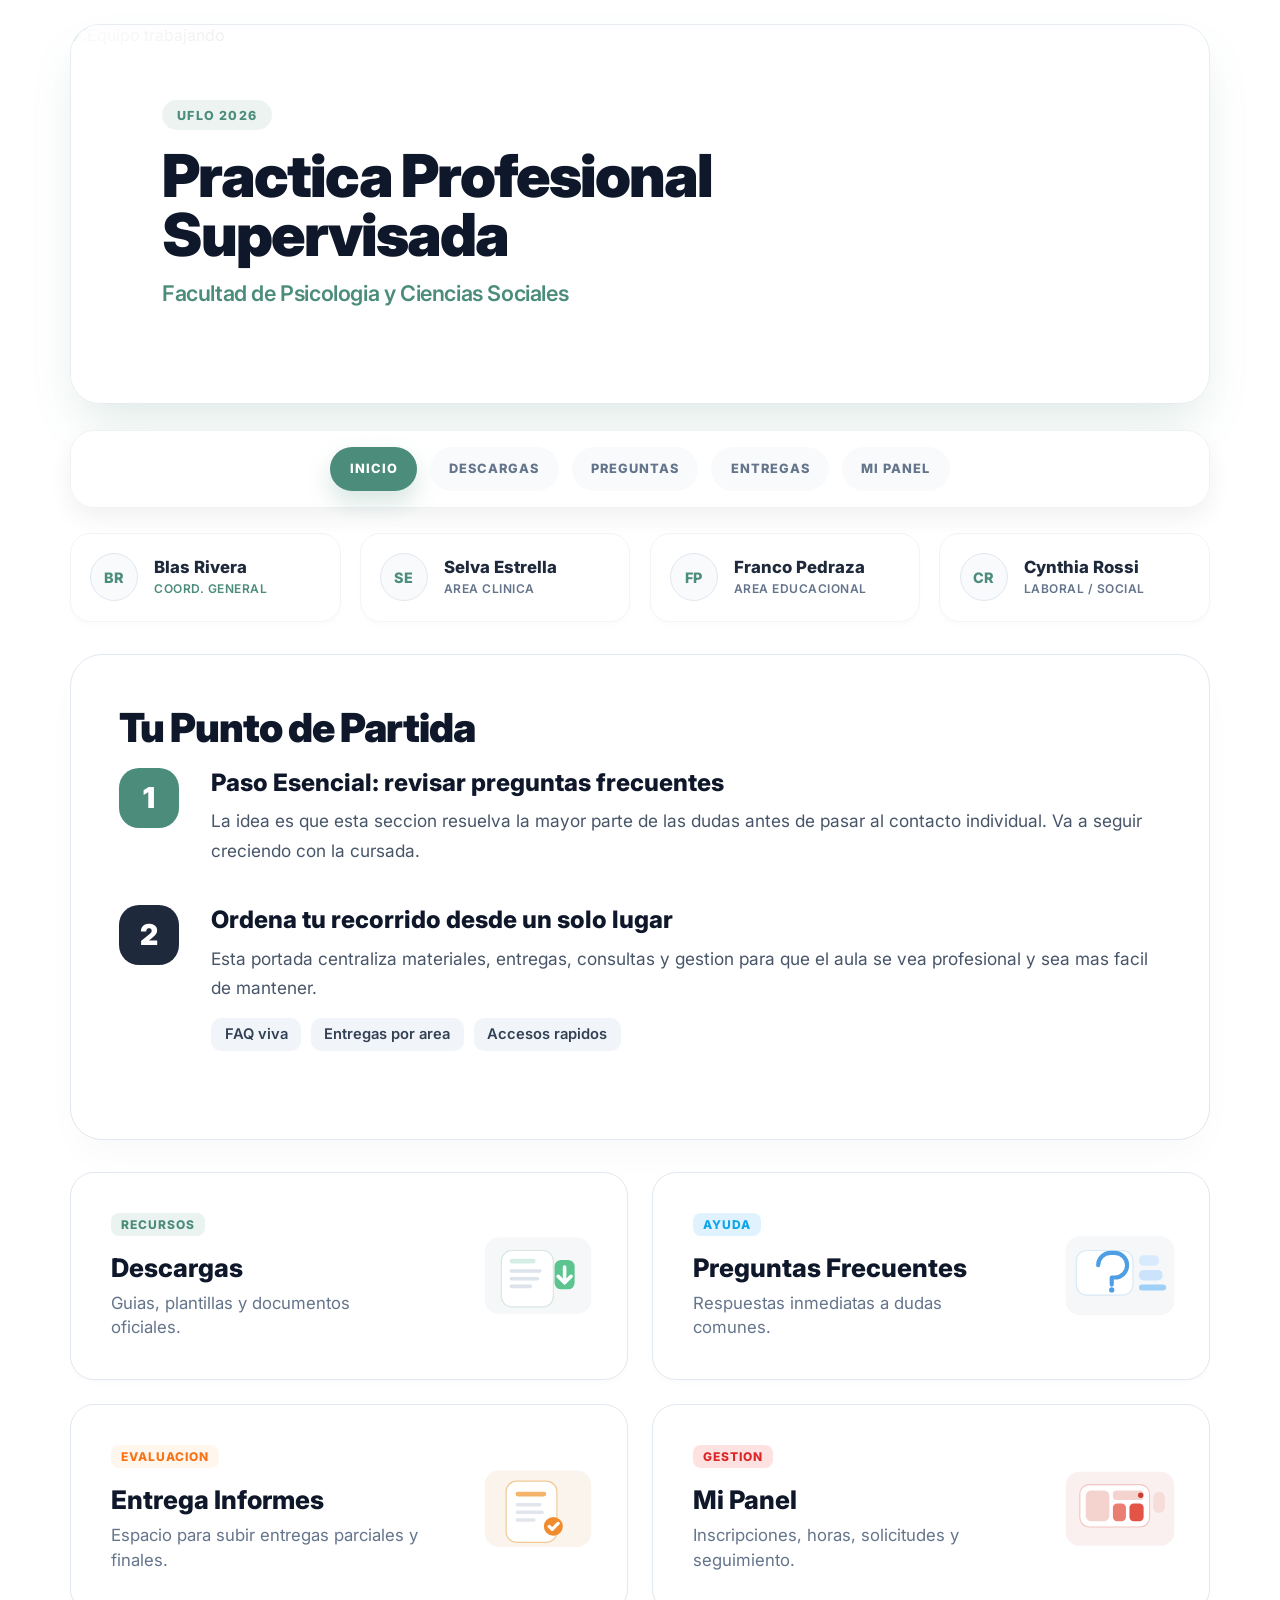
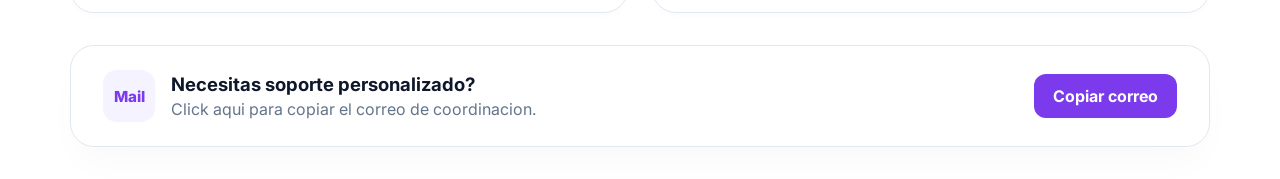
==== index.html @ efed0b96 "feat: restaura FAQ completa en la pestaña preguntas" ====
<!DOCTYPE html>
<html lang="es">
<head>
    <meta charset="UTF-8">
    <meta name="viewport" content="width=device-width, initial-scale=1.0">
    <meta name="description" content="Campus de PPS UFLO con inicio, descargas, preguntas frecuentes, entregas y panel de gestion.">
    <title>PPS | Campus Virtual</title>
    <link rel="preconnect" href="https://fonts.googleapis.com">
    <link rel="preconnect" href="https://fonts.gstatic.com" crossorigin>
    <link href="https://fonts.googleapis.com/css2?family=Inter:wght@400;500;600;700;800;900&display=swap" rel="stylesheet">
    <link rel="stylesheet" href="style.css?v=2">
</head>
<body>
    <div class="page-shell">
        <div class="master-container">
            <section class="main-hero">
                <img src="https://images.unsplash.com/photo-1552664730-d307ca884978?q=80&w=2070&auto=format&fit=crop" class="hero-img" alt="Equipo trabajando">
                <div class="hero-overlay"></div>
                <div class="hero-content">
                    <span class="hero-chip">UFLO 2026</span>
                    <h1 class="hero-title">Practica Profesional<br>Supervisada</h1>
                    <p class="hero-tag">Facultad de Psicologia y Ciencias Sociales</p>
                </div>
            </section>

            <nav class="tabs-nav" aria-label="Secciones principales">
                <button class="tab-btn active" data-tab="inicio" type="button">Inicio</button>
                <button class="tab-btn" data-tab="descargas" type="button">Descargas</button>
                <button class="tab-btn" data-tab="faq" type="button">Preguntas</button>
                <button class="tab-btn" data-tab="entregas" type="button">Entregas</button>
                <button class="tab-btn" data-tab="panel" type="button">Mi Panel</button>
            </nav>

            <section class="tab-panel active" id="tab-inicio">
                <div class="team-row">
                    <article class="member-pill">
                        <div class="m-avatar">BR</div>
                        <div><span class="m-name">Blas Rivera</span><span class="m-role accent">Coord. General</span></div>
                    </article>
                    <article class="member-pill">
                        <div class="m-avatar">SE</div>
                        <div><span class="m-name">Selva Estrella</span><span class="m-role">Area Clinica</span></div>
                    </article>
                    <article class="member-pill">
                        <div class="m-avatar">FP</div>
                        <div><span class="m-name">Franco Pedraza</span><span class="m-role">Area Educacional</span></div>
                    </article>
                    <article class="member-pill">
                        <div class="m-avatar">CR</div>
                        <div><span class="m-name">Cynthia Rossi</span><span class="m-role">Laboral / Social</span></div>
                    </article>
                </div>

                <section class="roadmap-card">
                    <h2>Tu Punto de Partida</h2>
                    <div class="step-block">
                        <div class="step-num teal">1</div>
                        <div class="step-info">
                            <h4>Paso Esencial: revisar preguntas frecuentes</h4>
                            <p>La idea es que esta seccion resuelva la mayor parte de las dudas antes de pasar al contacto individual. Va a seguir creciendo con la cursada.</p>
                        </div>
                    </div>
                    <div class="step-block">
                        <div class="step-num dark">2</div>
                        <div class="step-info">
                            <h4>Ordena tu recorrido desde un solo lugar</h4>
                            <p>Esta portada centraliza materiales, entregas, consultas y gestion para que el aula se vea profesional y sea mas facil de mantener.</p>
                            <div class="benefits-row">
                                <span class="benefit-tag">FAQ viva</span>
                                <span class="benefit-tag">Entregas por area</span>
                                <span class="benefit-tag">Accesos rapidos</span>
                            </div>
                        </div>
                    </div>
                </section>

                <section class="resources-grid">
                    <button class="r-card c-teal" type="button" data-go-tab="descargas">
                        <div class="r-text">
                            <span class="r-badge">Recursos</span>
                            <h3 class="r-title">Descargas</h3>
                            <p class="r-desc">Guias, plantillas y documentos oficiales.</p>
                        </div>
                        <img src="assets/card-descargas.svg" class="r-img" alt="">
                    </button>

                    <button class="r-card c-blue" type="button" data-go-tab="faq">
                        <div class="r-text">
                            <span class="r-badge">Ayuda</span>
                            <h3 class="r-title">Preguntas Frecuentes</h3>
                            <p class="r-desc">Respuestas inmediatas a dudas comunes.</p>
                        </div>
                        <img src="assets/card-faq.svg" class="r-img" alt="">
                    </button>

                    <button class="r-card c-orange" type="button" data-go-tab="entregas">
                        <div class="r-text">
                            <span class="r-badge">Evaluacion</span>
                            <h3 class="r-title">Entrega Informes</h3>
                            <p class="r-desc">Espacio para subir entregas parciales y finales.</p>
                        </div>
                        <img src="assets/card-informes.svg" class="r-img" alt="">
                    </button>

                    <button class="r-card c-red" type="button" data-go-tab="panel">
                        <div class="r-text">
                            <span class="r-badge">Gestion</span>
                            <h3 class="r-title">Mi Panel</h3>
                            <p class="r-desc">Inscripciones, horas, solicitudes y seguimiento.</p>
                        </div>
                        <img src="assets/card-panel.svg" class="r-img" alt="">
                    </button>
                </section>

                <section class="contact-footer" id="copy-mail-trigger">
                    <div class="contact-left">
                        <div class="c-icon-box">Mail</div>
                        <div>
                            <h4>Necesitas soporte personalizado?</h4>
                            <p>Click aqui para copiar el correo de coordinacion.</p>
                        </div>
                    </div>
                    <span class="c-btn">Copiar correo</span>
                </section>
            </section>

            <section class="tab-panel" id="tab-descargas">
                <header class="section-header">
                    <span class="section-chip">Recursos</span>
                    <h2>Material de descarga</h2>
                    <p>Documentos clave para el seguimiento de la practica y la elaboracion de informes.</p>
                </header>

                <div class="downloads-grid">
                    <a class="card-dl-sq t-excel" href="https://campus.uflo.edu.ar/draftfile.php/650961/user/draft/261574238/Planilla_Seguimiento%20%281%29.xlsx" target="_blank" rel="noopener noreferrer">
                        <div class="badge-new-sq"><div class="dot-pulse"></div>Nuevo</div>
                        <div class="dl-icon-sq-box">XLS</div>
                        <span class="badge-dl-sq">Excel</span>
                        <h3 class="dl-sq-title">Seguimiento Hs</h3>
                        <p class="dl-sq-desc">Planilla oficial para el registro detallado.</p>
                        <span class="dl-link">Descargar</span>
                    </a>

                    <a class="card-dl-sq t-word" href="https://campus.uflo.edu.ar/draftfile.php/650961/user/draft/261574238/PlanillaAsistencia_vacia.doc" target="_blank" rel="noopener noreferrer">
                        <div class="dl-icon-sq-box">DOC</div>
                        <span class="badge-dl-sq">Word</span>
                        <h3 class="dl-sq-title">Asistencia</h3>
                        <p class="dl-sq-desc">Registro presencial con firma en sede.</p>
                        <span class="dl-link">Descargar</span>
                    </a>

                    <a class="card-dl-sq t-pdf" href="https://campus.uflo.edu.ar/draftfile.php/650961/user/draft/261574238/Guia%20para%20la%20elaboraci%C3%B3n%20Informe%20de%20PPS%20%281%29.pdf" target="_blank" rel="noopener noreferrer">
                        <div class="dl-icon-sq-box">PDF</div>
                        <span class="badge-dl-sq">PDF</span>
                        <h3 class="dl-sq-title">Guia Informes</h3>
                        <p class="dl-sq-desc">Pautas de elaboracion academica del informe.</p>
                        <span class="dl-link">Descargar</span>
                    </a>

                    <a class="card-dl-sq t-doc" href="https://campus.uflo.edu.ar/draftfile.php/650961/user/draft/261574238/UFLO%20Reglamento%20de%20PPS%20%282%29.pdf" target="_blank" rel="noopener noreferrer">
                        <div class="dl-icon-sq-box">REG</div>
                        <span class="badge-dl-sq">Normativa</span>
                        <h3 class="dl-sq-title">Reglamento</h3>
                        <p class="dl-sq-desc">Marco oficial y resoluciones de referencia.</p>
                        <span class="dl-link">Descargar</span>
                    </a>
                </div>
            </section>

            <section class="tab-panel" id="tab-faq">
                <header class="section-header">
                    <span class="section-chip">Centro de Ayuda</span>
                    <h2>Preguntas y respuestas</h2>
                    <p>Ahora esta pestaña vuelve a incluir la guia completa y todas las preguntas frecuentes del campus original, dentro del diseño nuevo.</p>
                </header>

                <div class="faq-hero-card">
                    <img src="assets/faq-hero.svg" alt="Ilustracion de preguntas frecuentes">
                </div>

                <div class="faq-rich-shell">
                    <div class="guide-card">
                        <div class="guide-icon">FAQ</div>
                        <div>
                            <h3>Centro completo de ayuda</h3>
                            <p>Debajo se carga la guía íntegra del campus original, con todas las categorías y preguntas frecuentes ya existentes.</p>
                        </div>
                    </div>

                    <div id="faq-rich-content" class="faq-rich-content">
                        <div class="faq-loading">Cargando guia completa...</div>
                    </div>
                </div>
            </section>

            <section class="tab-panel" id="tab-entregas">
                <header class="section-header">
                    <span class="section-chip">Informes</span>
                    <h2>Espacios de entrega</h2>
                    <p>Una presentacion mas clara de las entregas, manteniendo el mismo estilo sobrio del campus original.</p>
                </header>

                <section class="delivery-guide">
                    <article class="delivery-step">
                        <div class="delivery-num">1</div>
                        <div>
                            <h3>Carga tu documentacion</h3>
                            <p>Subi la planilla de asistencia firmada y el informe final en el espacio de la PPS que corresponda.</p>
                        </div>
                    </article>
                    <article class="delivery-step">
                        <div class="delivery-num">2</div>
                        <div>
                            <h3>Aguarda la correccion</h3>
                            <p>La devolucion se ordena desde campus y correo institucional para evitar dispersion de informacion.</p>
                        </div>
                    </article>
                    <article class="delivery-step">
                        <div class="delivery-num">3</div>
                        <div>
                            <h3>Conserva tu respaldo</h3>
                            <p>Manten siempre una copia del informe, la planilla y tu seguimiento personal.</p>
                        </div>
                    </article>
                </section>

                <div class="areas-grid">
                    <a class="area-card teal-line" href="https://campus.uflo.edu.ar/course/view.php?id=3615&section=4#tabs-tree-start" target="_blank" rel="noopener noreferrer">
                        <h3>Area Clinica</h3>
                        <p>Salud mental, psicoterapia y dispositivos de atencion.</p>
                        <span>Ingresar</span>
                    </a>
                    <a class="area-card red-line" href="https://campus.uflo.edu.ar/course/view.php?id=3615&section=5#tabs-tree-start" target="_blank" rel="noopener noreferrer">
                        <h3>Laboral y Comunitaria</h3>
                        <p>Organizaciones, empresas e intervenciones sociales.</p>
                        <span>Ingresar</span>
                    </a>
                    <a class="area-card blue-line" href="https://campus.uflo.edu.ar/course/view.php?id=3615&section=6#tabs-tree-start" target="_blank" rel="noopener noreferrer">
                        <h3>Area Educacional</h3>
                        <p>Instituciones educativas y orientacion vocacional.</p>
                        <span>Ingresar</span>
                    </a>
                </div>
            </section>

            <section class="tab-panel" id="tab-panel">
                <header class="section-header">
                    <span class="section-chip">Gestion</span>
                    <h2>Mi Panel y contacto</h2>
                    <p>Accesos de gestion y soporte dentro del mismo lenguaje visual del campus.</p>
                </header>

                <div class="panel-grid">
                    <a class="panel-card" href="https://pps-psico.github.io" target="_blank" rel="noopener noreferrer">
                        <span class="panel-badge">Gestion</span>
                        <h3>Mi Panel PPS</h3>
                        <p>Inscripciones, horas, seguimiento y solicitudes.</p>
                        <span class="panel-link">Abrir panel</span>
                    </a>
                    <button class="panel-card panel-button" type="button" id="copy-mail-panel">
                        <span class="panel-badge">Soporte</span>
                        <h3>Correo de coordinacion</h3>
                        <p>Copiar direccion institucional para consultas personalizadas.</p>
                        <span class="panel-link">Copiar correo</span>
                    </button>
                </div>
            </section>
        </div>
    </div>

    <div id="toast" class="toast">Correo copiado al portapapeles</div>

    <script>
        const tabButtons = document.querySelectorAll(".tab-btn");
        const tabPanels = document.querySelectorAll(".tab-panel");
        const quickButtons = document.querySelectorAll("[data-go-tab]");

        function activateTab(tabName) {
            tabButtons.forEach((button) => {
                button.classList.toggle("active", button.dataset.tab === tabName);
            });

            tabPanels.forEach((panel) => {
                panel.classList.toggle("active", panel.id === `tab-${tabName}`);
            });

            window.scrollTo({ top: 0, behavior: "smooth" });
        }

        tabButtons.forEach((button) => {
            button.addEventListener("click", () => activateTab(button.dataset.tab));
        });

        quickButtons.forEach((button) => {
            button.addEventListener("click", () => activateTab(button.dataset.goTab));
        });

        function toggleFaqSmooth(id) {
            const content = document.getElementById("content-" + id);
            const iconDiv = document.getElementById("icon-" + id);
            if (!content || !iconDiv) return;

            const iconSvg = iconDiv.querySelector("svg");
            const isClosed = !content.style.maxHeight || content.style.maxHeight === "0px";

            if (isClosed) {
                document.querySelectorAll("[id^='content-faq-']").forEach((el) => {
                    el.style.maxHeight = "0px";
                    const otherIcon = document.getElementById(el.id.replace("content-", "icon-"));
                    if (otherIcon) {
                        otherIcon.style.backgroundColor = "#f1f5f9";
                        otherIcon.style.transform = "rotate(0deg)";
                        const otherSvg = otherIcon.querySelector("svg");
                        if (otherSvg) otherSvg.style.stroke = "#64748b";
                    }
                });

                content.style.maxHeight = content.scrollHeight + 50 + "px";
                iconDiv.style.backgroundColor = "#4B8C7A";
                iconDiv.style.transform = "rotate(180deg)";
                if (iconSvg) iconSvg.style.stroke = "#ffffff";
            } else {
                content.style.maxHeight = "0px";
                iconDiv.style.backgroundColor = "#f1f5f9";
                iconDiv.style.transform = "rotate(0deg)";
                if (iconSvg) iconSvg.style.stroke = "#64748b";
            }
        }

        async function loadFaqContent() {
            const container = document.getElementById("faq-rich-content");
            try {
                const response = await fetch("faq-content.html", { cache: "no-store" });
                const html = await response.text();
                container.innerHTML = html;
            } catch (error) {
                container.innerHTML = "<div class='faq-loading'>No se pudo cargar la guia completa.</div>";
            }
        }

        function setupCopyMail(triggerId) {
            const trigger = document.getElementById(triggerId);
            const toast = document.getElementById("toast");

            trigger.addEventListener("click", async () => {
                try {
                    await navigator.clipboard.writeText("blas.rivera@uflouniversidad.edu.ar");
                    toast.classList.add("show");
                    setTimeout(() => toast.classList.remove("show"), 2200);
                } catch (error) {
                    toast.textContent = "No se pudo copiar el correo";
                    toast.classList.add("show");
                    setTimeout(() => {
                        toast.classList.remove("show");
                        toast.textContent = "Correo copiado al portapapeles";
                    }, 2200);
                }
            });
        }

        loadFaqContent();
        setupCopyMail("copy-mail-trigger");
        setupCopyMail("copy-mail-panel");
    </script>
</body>
</html>
---- style.css ----
html {
    scroll-behavior: smooth;
}

body {
    margin: 0;
    font-family: "Inter", -apple-system, BlinkMacSystemFont, "Segoe UI", sans-serif;
    background: #ffffff;
    color: #1e293b;
    overflow-x: hidden;
}

* {
    box-sizing: border-box;
}

button,
a {
    font: inherit;
}

.page-shell {
    width: 100%;
    padding: 1.5rem 0.5rem 2rem;
    background: #ffffff;
}

.master-container {
    max-width: 1140px;
    margin: 0 auto;
}

.main-hero {
    position: relative;
    height: 380px;
    border-radius: 30px;
    overflow: hidden;
    margin-bottom: 1.6rem;
    box-shadow: 0 25px 50px -12px rgba(75, 140, 122, 0.2);
    border: 1px solid rgba(226, 232, 240, 0.8);
}

.hero-img {
    width: 100%;
    height: 100%;
    object-fit: cover;
    object-position: center 25%;
    transition: transform 10s ease;
}

.main-hero:hover .hero-img {
    transform: scale(1.05);
}

.hero-overlay {
    position: absolute;
    inset: 0;
    background: linear-gradient(90deg,
        rgba(255, 255, 255, 0.98) 0%,
        rgba(255, 255, 255, 0.85) 35%,
        rgba(255, 255, 255, 0) 100%);
}

.hero-content {
    position: absolute;
    inset: 0;
    z-index: 2;
    display: flex;
    flex-direction: column;
    justify-content: center;
    padding: 0 8%;
}

.hero-chip {
    display: inline-flex;
    align-items: center;
    width: fit-content;
    padding: 0.45rem 0.95rem;
    border-radius: 999px;
    background: rgba(75, 140, 122, 0.1);
    color: #4b8c7a;
    font-size: 0.78rem;
    font-weight: 800;
    text-transform: uppercase;
    letter-spacing: 1.2px;
    margin-bottom: 1rem;
}

.hero-title {
    font-size: clamp(2.5rem, 5vw, 3.7rem);
    font-weight: 900;
    color: #0f172a;
    line-height: 1;
    letter-spacing: -2px;
    margin: 0;
}

.hero-tag {
    color: #4b8c7a;
    font-size: 1.35rem;
    font-weight: 600;
    margin-top: 1rem;
    letter-spacing: -0.4px;
}

.tabs-nav {
    position: sticky;
    top: 0;
    z-index: 10;
    display: flex;
    gap: 0.8rem;
    flex-wrap: wrap;
    justify-content: center;
    margin-bottom: 1.6rem;
    padding: 1rem;
    background: rgba(255, 255, 255, 0.94);
    border: 1px solid #eef2f7;
    border-radius: 24px;
    box-shadow: 0 10px 24px rgba(15, 23, 42, 0.06);
    backdrop-filter: blur(12px);
}

.tab-btn {
    min-height: 44px;
    padding: 0.7rem 1.15rem;
    border-radius: 999px;
    border: 1px solid transparent;
    background: #f8fafc;
    color: #64748b;
    font-size: 0.8rem;
    font-weight: 800;
    text-transform: uppercase;
    letter-spacing: 1px;
    cursor: pointer;
    transition: 0.25s ease;
}

.tab-btn:hover,
.tab-btn.active {
    background: #4b8c7a;
    color: #ffffff;
    box-shadow: 0 12px 24px rgba(75, 140, 122, 0.22);
}

.tab-panel {
    display: none;
    animation: fadeUp 0.35s ease;
}

.tab-panel.active {
    display: block;
}

@keyframes fadeUp {
    from {
        opacity: 0;
        transform: translateY(12px);
    }
    to {
        opacity: 1;
        transform: translateY(0);
    }
}

.team-row {
    display: grid;
    grid-template-columns: repeat(auto-fit, minmax(220px, 1fr));
    gap: 1.2rem;
    margin-bottom: 2rem;
}

.member-pill {
    background: #ffffff;
    border: 1px solid #f1f5f9;
    border-radius: 20px;
    padding: 1.2rem;
    display: flex;
    align-items: center;
    gap: 1rem;
    box-shadow: 0 4px 6px -1px rgba(0, 0, 0, 0.02);
    transition: 0.3s ease;
}

.member-pill:hover {
    transform: translateY(-5px);
    border-color: #4b8c7a;
    box-shadow: 0 20px 25px -5px rgba(75, 140, 122, 0.1);
}

.m-avatar {
    width: 48px;
    height: 48px;
    border-radius: 50%;
    background: #f8fafc;
    color: #4b8c7a;
    display: flex;
    align-items: center;
    justify-content: center;
    font-weight: 800;
    font-size: 0.9rem;
    flex-shrink: 0;
    border: 1px solid #e2e8f0;
}

.m-name {
    display: block;
    font-weight: 800;
    color: #1e293b;
    font-size: 1.05rem;
}

.m-role {
    font-size: 0.75rem;
    color: #64748b;
    font-weight: 600;
    text-transform: uppercase;
    letter-spacing: 0.5px;
}

.m-role.accent {
    color: #4b8c7a;
}

.roadmap-card,
.guide-card,
.delivery-guide,
.panel-card,
.faq-group,
.section-header,
.contact-footer {
    background: #ffffff;
    border: 1px solid #e2e8f0;
    box-shadow: 0 20px 40px -10px rgba(0, 0, 0, 0.03);
}

.roadmap-card {
    border-radius: 32px;
    padding: 3rem;
    margin-bottom: 2rem;
}

.roadmap-card h2,
.section-header h2 {
    margin: 0 0 1rem 0;
    color: #0f172a;
    font-size: 2.5rem;
    font-weight: 900;
    letter-spacing: -1px;
}

.step-block {
    display: flex;
    gap: 2rem;
    margin-bottom: 2.5rem;
    align-items: flex-start;
}

.step-num {
    width: 60px;
    height: 60px;
    border-radius: 20px;
    display: flex;
    align-items: center;
    justify-content: center;
    font-weight: 900;
    font-size: 1.8rem;
    color: #fff;
    flex-shrink: 0;
}

.step-num.teal {
    background: #4b8c7a;
}

.step-num.dark {
    background: #1e293b;
}

.step-info h4 {
    font-size: 1.5rem;
    font-weight: 800;
    color: #0f172a;
    margin: 0 0 0.6rem 0;
}

.step-info p {
    font-size: 1.08rem;
    color: #475569;
    line-height: 1.7;
    margin: 0;
}

.benefits-row {
    display: flex;
    flex-wrap: wrap;
    gap: 0.6rem;
    margin-top: 1rem;
}

.benefit-tag {
    display: inline-flex;
    align-items: center;
    background: #f1f5f9;
    padding: 0.45rem 0.85rem;
    border-radius: 10px;
    font-size: 0.92rem;
    font-weight: 600;
    color: #334155;
}

.resources-grid {
    display: grid;
    grid-template-columns: repeat(2, 1fr);
    gap: 1.5rem;
    margin-bottom: 2rem;
}

.r-card {
    position: relative;
    width: 100%;
    text-align: left;
    background: #ffffff;
    border-radius: 24px;
    border: 1px solid #e2e8f0;
    padding: 2.5rem;
    overflow: hidden;
    transition: 0.35s ease;
    cursor: pointer;
    box-shadow: 0 4px 6px -1px rgba(0, 0, 0, 0.02);
}

.r-card:hover {
    transform: translateY(-10px);
    box-shadow: 0 25px 50px -12px rgba(0, 0, 0, 0.1);
}

.r-text {
    position: relative;
    z-index: 1;
    max-width: 65%;
}

.r-badge {
    display: inline-block;
    margin-bottom: 1rem;
    padding: 4px 10px;
    border-radius: 8px;
    font-size: 0.75rem;
    font-weight: 800;
    text-transform: uppercase;
    letter-spacing: 1px;
}

.r-title {
    font-size: 1.6rem;
    font-weight: 800;
    margin: 0 0 8px 0;
    color: #0f172a;
}

.r-desc {
    margin: 0;
    color: #64748b;
    font-size: 1.05rem;
    line-height: 1.45;
}

.r-img {
    position: absolute;
    top: 50%;
    right: 1.5rem;
    transform: translateY(-50%);
    width: 130px;
    mix-blend-mode: multiply;
    transition: 0.5s ease;
}

.r-card:hover .r-img {
    transform: translateY(-50%) scale(1.14) rotate(4deg);
}

.c-teal:hover { border-color: #4b8c7a; }
.c-blue:hover { border-color: #0ea5e9; }
.c-orange:hover { border-color: #f97316; }
.c-red:hover { border-color: #dc2626; }
.c-teal .r-badge { background: #ebf3f1; color: #4b8c7a; }
.c-blue .r-badge { background: #e0f2fe; color: #0ea5e9; }
.c-orange .r-badge { background: #fff7ed; color: #f97316; }
.c-red .r-badge { background: #fee2e2; color: #dc2626; }

.contact-footer {
    border-radius: 24px;
    padding: 1.5rem 2rem;
    display: flex;
    align-items: center;
    justify-content: space-between;
    gap: 1rem;
    cursor: pointer;
    transition: 0.25s ease;
}

.contact-footer:hover {
    transform: scale(1.01);
    border-color: #7c3aed;
}

.contact-left {
    display: flex;
    align-items: center;
    gap: 1rem;
}

.c-icon-box {
    width: 52px;
    height: 52px;
    background: #f5f3ff;
    color: #7c3aed;
    border-radius: 14px;
    display: flex;
    align-items: center;
    justify-content: center;
    font-size: 0.95rem;
    font-weight: 800;
    flex-shrink: 0;
}

.contact-footer h4 {
    margin: 0 0 0.2rem 0;
    font-size: 1.16rem;
    color: #0f172a;
}

.contact-footer p {
    margin: 0;
    color: #64748b;
}

.c-btn {
    display: inline-flex;
    align-items: center;
    justify-content: center;
    min-height: 44px;
    padding: 0.75rem 1.2rem;
    border-radius: 12px;
    background: #7c3aed;
    color: #fff;
    font-weight: 700;
}

.section-header {
    text-align: center;
    border-radius: 28px;
    padding: 2.5rem 2rem;
    margin-bottom: 1.6rem;
}

.section-chip {
    display: inline-flex;
    align-items: center;
    padding: 0.48rem 1rem;
    border-radius: 999px;
    background: #ebf3f1;
    color: #4b8c7a;
    font-size: 0.8rem;
    font-weight: 800;
    text-transform: uppercase;
    letter-spacing: 1.3px;
    margin-bottom: 1rem;
}

.section-header p {
    max-width: 680px;
    margin: 0 auto;
    color: #64748b;
    font-size: 1.08rem;
    line-height: 1.65;
}

.downloads-grid,
.areas-grid,
.panel-grid {
    display: grid;
    gap: 1.4rem;
}

.downloads-grid {
    grid-template-columns: repeat(2, 1fr);
}

.card-dl-sq {
    position: relative;
    display: flex;
    flex-direction: column;
    gap: 0.75rem;
    min-height: 220px;
    padding: 2rem 1.8rem;
    background: #ffffff;
    border-radius: 24px;
    border: 1px solid #f1f5f9;
    box-shadow: 0 4px 20px -5px rgba(15, 23, 42, 0.03);
    text-decoration: none;
    transition: 0.3s ease;
}

.card-dl-sq:hover {
    transform: translateY(-8px);
    box-shadow: 0 20px 40px -10px rgba(15, 23, 42, 0.08);
}

.badge-new-sq {
    position: absolute;
    top: 18px;
    right: 18px;
    background: #ecfdf5;
    color: #059669;
    font-size: 0.65rem;
    font-weight: 800;
    padding: 4px 10px;
    border-radius: 99px;
    display: flex;
    align-items: center;
    gap: 5px;
    border: 1px solid #d1fae5;
}

.dot-pulse {
    width: 6px;
    height: 6px;
    background: #10b981;
    border-radius: 50%;
    animation: pulse 2s infinite;
}

@keyframes pulse {
    0% { box-shadow: 0 0 0 0 rgba(16, 185, 129, 0.4); }
    70% { box-shadow: 0 0 0 4px rgba(16, 185, 129, 0); }
    100% { box-shadow: 0 0 0 0 rgba(16, 185, 129, 0); }
}

.dl-icon-sq-box {
    width: 54px;
    height: 54px;
    border-radius: 16px;
    display: flex;
    align-items: center;
    justify-content: center;
    margin-bottom: 0.3rem;
    font-size: 0.86rem;
    font-weight: 900;
}

.t-excel .dl-icon-sq-box { background: #ecfdf5; color: #10b981; }
.t-word .dl-icon-sq-box { background: #eff6ff; color: #3b82f6; }
.t-pdf .dl-icon-sq-box { background: #fff1f2; color: #f43f5e; }
.t-doc .dl-icon-sq-box { background: #f1f5f9; color: #475569; }

.badge-dl-sq {
    color: #94a3b8;
    font-size: 0.75rem;
    font-weight: 700;
    text-transform: uppercase;
    letter-spacing: 1px;
}

.dl-sq-title {
    margin: 0;
    font-size: 1.3rem;
    font-weight: 800;
    color: #0f172a;
    letter-spacing: -0.5px;
}

.dl-sq-desc {
    margin: 0;
    color: #64748b;
    font-size: 0.97rem;
    line-height: 1.55;
    flex-grow: 1;
}

.dl-link,
.area-card span,
.panel-link {
    margin-top: auto;
    font-weight: 700;
}

.guide-card {
    display: flex;
    gap: 1rem;
    align-items: center;
    border-radius: 24px;
    padding: 1.5rem 1.6rem;
    margin-bottom: 1.2rem;
}

.faq-rich-shell {
    display: grid;
    gap: 1rem;
}

.faq-rich-content {
    border-radius: 28px;
    overflow: hidden;
}

.faq-rich-content .container,
.faq-rich-content .container-fluid {
    width: 100%;
}

.faq-rich-content .my-5 {
    margin-top: 0;
    margin-bottom: 0;
}

.faq-rich-content .px-lg-5,
.faq-rich-content .px-lg-4 {
    padding-left: 0;
    padding-right: 0;
}

.faq-loading {
    background: #ffffff;
    border: 1px solid #e2e8f0;
    border-radius: 24px;
    padding: 1.6rem;
    color: #64748b;
    text-align: center;
    box-shadow: 0 20px 40px -10px rgba(0, 0, 0, 0.03);
}

.faq-hero-card {
    margin-bottom: 1.2rem;
    border-radius: 28px;
    overflow: hidden;
    border: 1px solid #e2e8f0;
    box-shadow: 0 20px 40px -10px rgba(0, 0, 0, 0.03);
}

.faq-hero-card img {
    display: block;
    width: 100%;
    height: auto;
    background: #f8fafc;
}

.guide-icon {
    width: 64px;
    height: 64px;
    border-radius: 18px;
    background: #ebf3f1;
    color: #4b8c7a;
    display: flex;
    align-items: center;
    justify-content: center;
    font-weight: 900;
    flex-shrink: 0;
}

.guide-card h3,
.faq-group h3,
.delivery-step h3,
.area-card h3,
.panel-card h3 {
    margin: 0 0 0.4rem 0;
    color: #0f172a;
    font-size: 1.35rem;
    font-weight: 800;
}

.guide-card p,
.faq-answer,
.delivery-step p,
.area-card p,
.panel-card p {
    color: #64748b;
    line-height: 1.65;
}

.faq-group {
    border-radius: 24px;
    padding: 1.5rem;
    margin-bottom: 1rem;
}

.faq-item {
    overflow: hidden;
    border: 1px solid #e2e8f0;
    border-radius: 16px;
    background: #ffffff;
    margin-top: 0.9rem;
}

.faq-question {
    width: 100%;
    text-align: left;
    padding: 1.15rem 1.3rem;
    background: #ffffff;
    border: 0;
    color: #334155;
    font-size: 1rem;
    font-weight: 700;
    cursor: pointer;
}

.faq-question[aria-expanded="true"] {
    color: #4b8c7a;
}

.faq-answer {
    padding: 0 1.3rem 1.2rem;
}

.delivery-guide {
    border-radius: 28px;
    padding: 1.6rem;
    margin-bottom: 1.4rem;
}

.delivery-step {
    display: flex;
    gap: 1rem;
    align-items: flex-start;
    padding: 1rem 0;
}

.delivery-step + .delivery-step {
    border-top: 1px solid #eef2f7;
}

.delivery-num {
    width: 48px;
    height: 48px;
    border-radius: 14px;
    display: flex;
    align-items: center;
    justify-content: center;
    background: #ebf3f1;
    color: #4b8c7a;
    font-weight: 900;
    font-size: 1.2rem;
    flex-shrink: 0;
}

.areas-grid {
    grid-template-columns: repeat(3, 1fr);
}

.area-card {
    display: block;
    text-decoration: none;
    background: #ffffff;
    border-radius: 24px;
    padding: 2rem 1.6rem;
    border: 1px solid #f1f5f9;
    box-shadow: 0 16px 36px -14px rgba(15, 23, 42, 0.08);
    transition: 0.3s ease;
}

.area-card:hover {
    transform: translateY(-8px);
}

.teal-line { border-top: 4px solid #4b8c7a; }
.red-line { border-top: 4px solid #f26b6b; }
.blue-line { border-top: 4px solid #0ea5e9; }

.panel-grid {
    grid-template-columns: repeat(2, 1fr);
}

.panel-card {
    border-radius: 24px;
    padding: 1.8rem;
    text-decoration: none;
    transition: 0.25s ease;
}

.panel-card:hover {
    transform: translateY(-6px);
}

.panel-button {
    width: 100%;
    text-align: left;
    cursor: pointer;
}

.panel-badge {
    display: inline-flex;
    padding: 0.35rem 0.8rem;
    border-radius: 999px;
    background: #f1f5f9;
    color: #475569;
    font-size: 0.76rem;
    font-weight: 800;
    text-transform: uppercase;
    letter-spacing: 1px;
    margin-bottom: 1rem;
}

.toast {
    position: fixed;
    right: 24px;
    bottom: 24px;
    padding: 0.85rem 1.1rem;
    background: #10b981;
    color: #ffffff;
    border-radius: 12px;
    font-weight: 700;
    box-shadow: 0 12px 24px rgba(0, 0, 0, 0.12);
    opacity: 0;
    transform: translateY(10px);
    pointer-events: none;
    transition: 0.2s ease;
}

.toast.show {
    opacity: 1;
    transform: translateY(0);
}

@media (max-width: 920px) {
    .resources-grid,
    .downloads-grid,
    .areas-grid,
    .panel-grid {
        grid-template-columns: 1fr;
    }

    .r-text {
        max-width: 100%;
        padding-right: 100px;
    }
}

@media (max-width: 760px) {
    .page-shell {
        padding: 1rem 0.4rem 1.5rem;
    }

    .main-hero {
        height: 330px;
        margin-bottom: 1rem;
    }

    .hero-content {
        padding: 0 1.25rem;
    }

    .hero-tag {
        font-size: 1.05rem;
    }

    .tabs-nav {
        justify-content: flex-start;
    }

    .roadmap-card,
    .section-header,
    .guide-card,
    .delivery-guide,
    .faq-group,
    .panel-card,
    .contact-footer {
        padding-left: 1.1rem;
        padding-right: 1.1rem;
    }

    .step-block,
    .delivery-step,
    .contact-footer,
    .contact-left,
    .guide-card {
        flex-direction: column;
        align-items: flex-start;
    }

    .r-card {
        padding: 1.5rem;
    }

    .r-text {
        padding-right: 0;
    }

    .r-img {
        opacity: 0.22;
        right: -10px;
        width: 120px;
    }
}
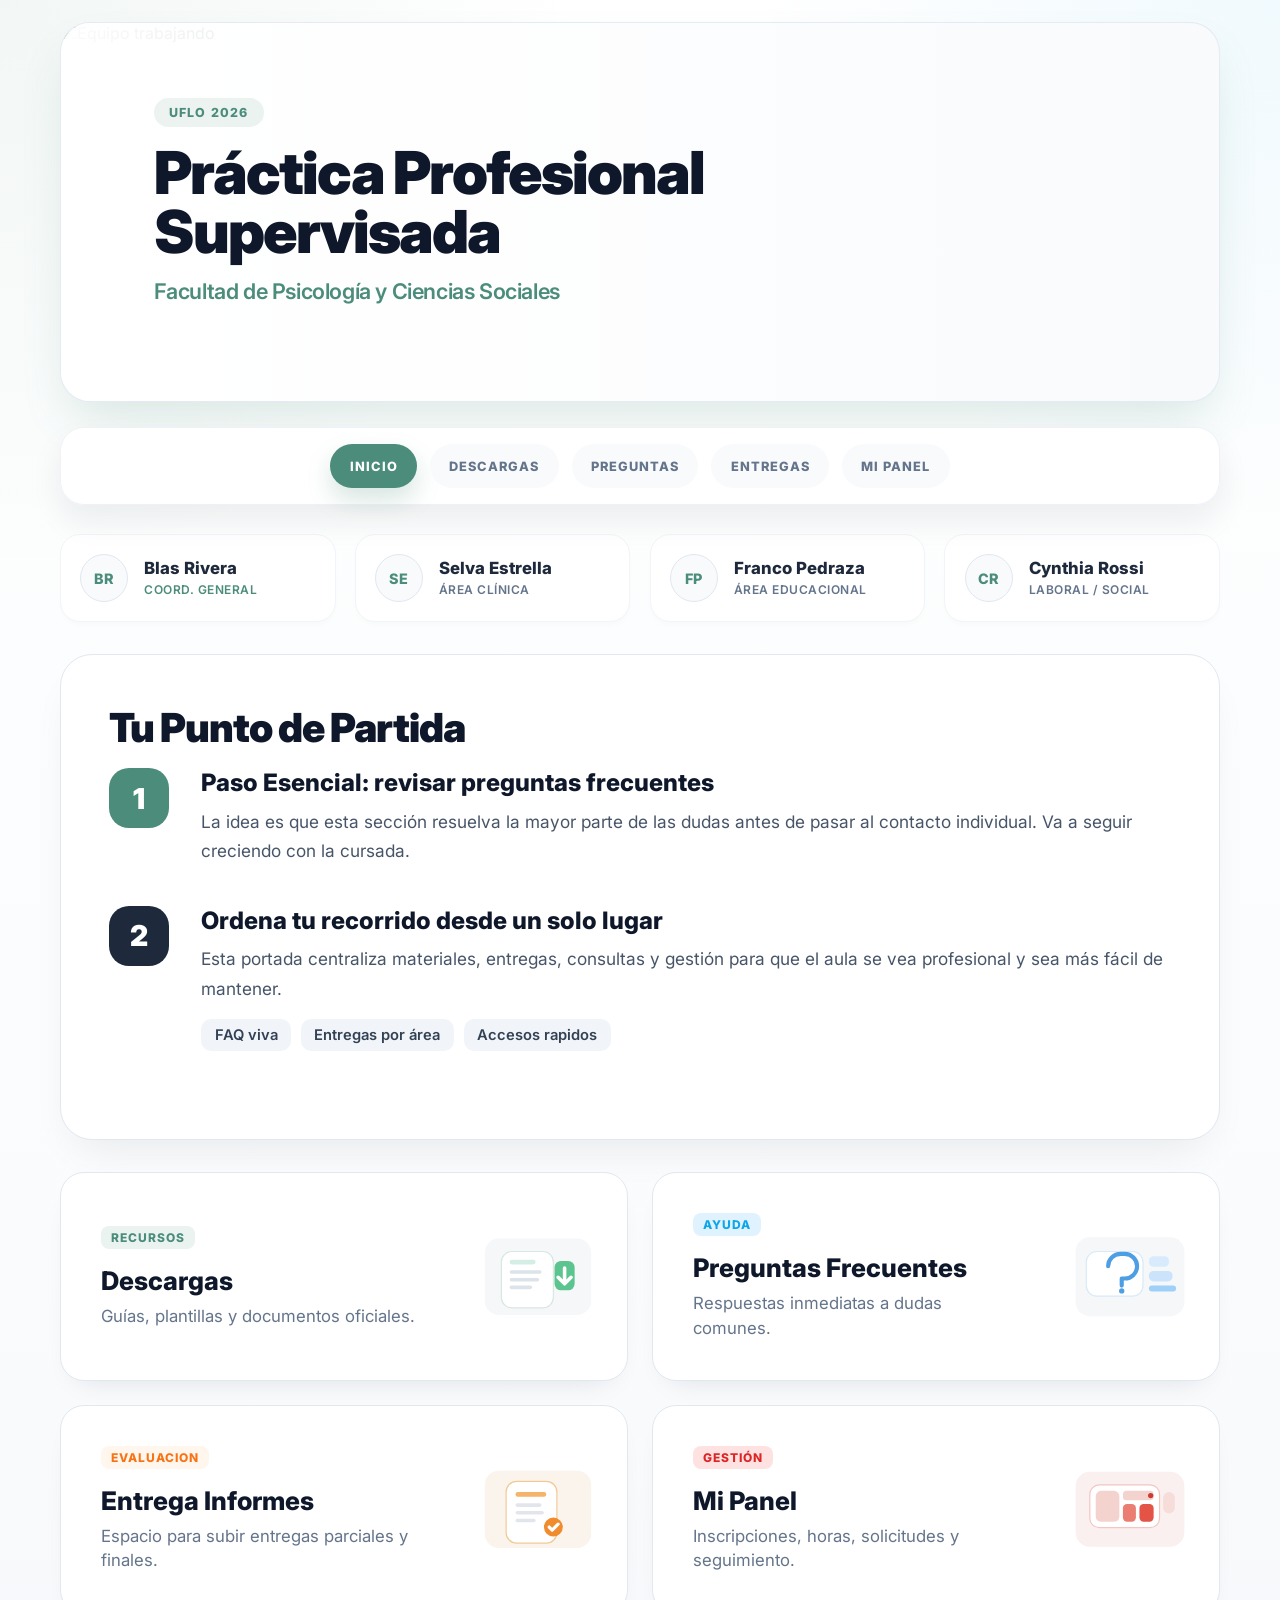
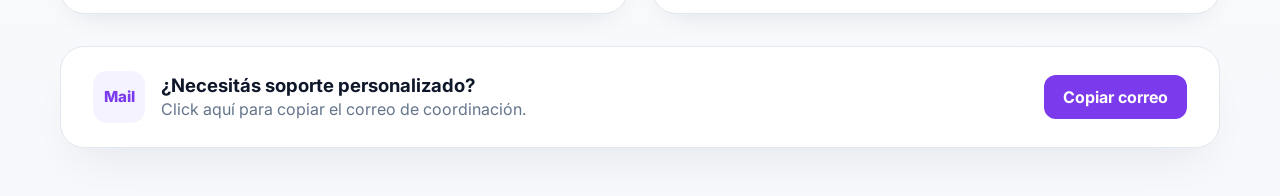
==== commit 0f193e64: "fix: corrige caracteres y pule la interfaz del campus" ====
--- a/index.html
+++ b/index.html
@@ -1,9 +1,9 @@
-<!DOCTYPE html>
+﻿<!DOCTYPE html>
 <html lang="es">
 <head>
     <meta charset="UTF-8">
     <meta name="viewport" content="width=device-width, initial-scale=1.0">
-    <meta name="description" content="Campus de PPS UFLO con inicio, descargas, preguntas frecuentes, entregas y panel de gestion.">
+    <meta name="description" content="Campus de PPS UFLO con inicio, descargas, preguntas frecuentes, entregas y panel de gestión.">
     <title>PPS | Campus Virtual</title>
     <link rel="preconnect" href="https://fonts.googleapis.com">
     <link rel="preconnect" href="https://fonts.gstatic.com" crossorigin>
@@ -18,8 +18,8 @@
                 <div class="hero-overlay"></div>
                 <div class="hero-content">
                     <span class="hero-chip">UFLO 2026</span>
-                    <h1 class="hero-title">Practica Profesional<br>Supervisada</h1>
-                    <p class="hero-tag">Facultad de Psicologia y Ciencias Sociales</p>
+                    <h1 class="hero-title">Práctica Profesional<br>Supervisada</h1>
+                    <p class="hero-tag">Facultad de Psicología y Ciencias Sociales</p>
                 </div>
             </section>
 
@@ -39,11 +39,11 @@
                     </article>
                     <article class="member-pill">
                         <div class="m-avatar">SE</div>
-                        <div><span class="m-name">Selva Estrella</span><span class="m-role">Area Clinica</span></div>
+                        <div><span class="m-name">Selva Estrella</span><span class="m-role">Área Clínica</span></div>
                     </article>
                     <article class="member-pill">
                         <div class="m-avatar">FP</div>
-                        <div><span class="m-name">Franco Pedraza</span><span class="m-role">Area Educacional</span></div>
+                        <div><span class="m-name">Franco Pedraza</span><span class="m-role">Área Educacional</span></div>
                     </article>
                     <article class="member-pill">
                         <div class="m-avatar">CR</div>
@@ -57,17 +57,17 @@
                         <div class="step-num teal">1</div>
                         <div class="step-info">
                             <h4>Paso Esencial: revisar preguntas frecuentes</h4>
-                            <p>La idea es que esta seccion resuelva la mayor parte de las dudas antes de pasar al contacto individual. Va a seguir creciendo con la cursada.</p>
+                            <p>La idea es que esta sección resuelva la mayor parte de las dudas antes de pasar al contacto individual. Va a seguir creciendo con la cursada.</p>
                         </div>
                     </div>
                     <div class="step-block">
                         <div class="step-num dark">2</div>
                         <div class="step-info">
                             <h4>Ordena tu recorrido desde un solo lugar</h4>
-                            <p>Esta portada centraliza materiales, entregas, consultas y gestion para que el aula se vea profesional y sea mas facil de mantener.</p>
+                            <p>Esta portada centraliza materiales, entregas, consultas y gestión para que el aula se vea profesional y sea más fácil de mantener.</p>
                             <div class="benefits-row">
                                 <span class="benefit-tag">FAQ viva</span>
-                                <span class="benefit-tag">Entregas por area</span>
+                                <span class="benefit-tag">Entregas por área</span>
                                 <span class="benefit-tag">Accesos rapidos</span>
                             </div>
                         </div>
@@ -79,7 +79,7 @@
                         <div class="r-text">
                             <span class="r-badge">Recursos</span>
                             <h3 class="r-title">Descargas</h3>
-                            <p class="r-desc">Guias, plantillas y documentos oficiales.</p>
+                            <p class="r-desc">Guías, plantillas y documentos oficiales.</p>
                         </div>
                         <img src="assets/card-descargas.svg" class="r-img" alt="">
                     </button>
@@ -104,7 +104,7 @@
 
                     <button class="r-card c-red" type="button" data-go-tab="panel">
                         <div class="r-text">
-                            <span class="r-badge">Gestion</span>
+                            <span class="r-badge">Gestión</span>
                             <h3 class="r-title">Mi Panel</h3>
                             <p class="r-desc">Inscripciones, horas, solicitudes y seguimiento.</p>
                         </div>
@@ -116,8 +116,8 @@
                     <div class="contact-left">
                         <div class="c-icon-box">Mail</div>
                         <div>
-                            <h4>Necesitas soporte personalizado?</h4>
-                            <p>Click aqui para copiar el correo de coordinacion.</p>
+                            <h4>¿Necesitás soporte personalizado?</h4>
+                            <p>Click aquí para copiar el correo de coordinación.</p>
                         </div>
                     </div>
                     <span class="c-btn">Copiar correo</span>
@@ -128,7 +128,7 @@
                 <header class="section-header">
                     <span class="section-chip">Recursos</span>
                     <h2>Material de descarga</h2>
-                    <p>Documentos clave para el seguimiento de la practica y la elaboracion de informes.</p>
+                    <p>Documentos clave para el seguimiento de la práctica y la elaboración de informes.</p>
                 </header>
 
                 <div class="downloads-grid">
@@ -152,8 +152,8 @@
                     <a class="card-dl-sq t-pdf" href="https://campus.uflo.edu.ar/draftfile.php/650961/user/draft/261574238/Guia%20para%20la%20elaboraci%C3%B3n%20Informe%20de%20PPS%20%281%29.pdf" target="_blank" rel="noopener noreferrer">
                         <div class="dl-icon-sq-box">PDF</div>
                         <span class="badge-dl-sq">PDF</span>
-                        <h3 class="dl-sq-title">Guia Informes</h3>
-                        <p class="dl-sq-desc">Pautas de elaboracion academica del informe.</p>
+                        <h3 class="dl-sq-title">Guía Informes</h3>
+                        <p class="dl-sq-desc">Pautas de elaboración académica del informe.</p>
                         <span class="dl-link">Descargar</span>
                     </a>
 
@@ -171,7 +171,7 @@
                 <header class="section-header">
                     <span class="section-chip">Centro de Ayuda</span>
                     <h2>Preguntas y respuestas</h2>
-                    <p>Ahora esta pestaña vuelve a incluir la guia completa y todas las preguntas frecuentes del campus original, dentro del diseño nuevo.</p>
+                    <p>Ahora esta pestaña vuelve a incluir la guía completa y todas las preguntas frecuentes del campus original, dentro del diseño nuevo.</p>
                 </header>
 
                 <div class="faq-hero-card">
@@ -188,7 +188,7 @@
                     </div>
 
                     <div id="faq-rich-content" class="faq-rich-content">
-                        <div class="faq-loading">Cargando guia completa...</div>
+                        <div class="faq-loading">Cargando guía completa...</div>
                     </div>
                 </div>
             </section>
@@ -197,7 +197,7 @@
                 <header class="section-header">
                     <span class="section-chip">Informes</span>
                     <h2>Espacios de entrega</h2>
-                    <p>Una presentacion mas clara de las entregas, manteniendo el mismo estilo sobrio del campus original.</p>
+                    <p>Una presentación más clara de las entregas, manteniendo el mismo estilo sobrio del campus original.</p>
                 </header>
 
                 <section class="delivery-guide">
@@ -205,29 +205,29 @@
                         <div class="delivery-num">1</div>
                         <div>
                             <h3>Carga tu documentacion</h3>
-                            <p>Subi la planilla de asistencia firmada y el informe final en el espacio de la PPS que corresponda.</p>
+                            <p>Subí la planilla de asistencia firmada y el informe final en el espacio de la PPS que corresponda.</p>
                         </div>
                     </article>
                     <article class="delivery-step">
                         <div class="delivery-num">2</div>
                         <div>
-                            <h3>Aguarda la correccion</h3>
-                            <p>La devolucion se ordena desde campus y correo institucional para evitar dispersion de informacion.</p>
+                            <h3>Aguardá la corrección</h3>
+                            <p>La devolución se ordena desde campus y correo institucional para evitar dispersión de información.</p>
                         </div>
                     </article>
                     <article class="delivery-step">
                         <div class="delivery-num">3</div>
                         <div>
                             <h3>Conserva tu respaldo</h3>
-                            <p>Manten siempre una copia del informe, la planilla y tu seguimiento personal.</p>
+                            <p>Mantené siempre una copia del informe, la planilla y tu seguimiento personal.</p>
                         </div>
                     </article>
                 </section>
 
                 <div class="areas-grid">
                     <a class="area-card teal-line" href="https://campus.uflo.edu.ar/course/view.php?id=3615&section=4#tabs-tree-start" target="_blank" rel="noopener noreferrer">
-                        <h3>Area Clinica</h3>
-                        <p>Salud mental, psicoterapia y dispositivos de atencion.</p>
+                        <h3>Área Clínica</h3>
+                        <p>Salud mental, psicoterapia y dispositivos de atención.</p>
                         <span>Ingresar</span>
                     </a>
                     <a class="area-card red-line" href="https://campus.uflo.edu.ar/course/view.php?id=3615&section=5#tabs-tree-start" target="_blank" rel="noopener noreferrer">
@@ -236,8 +236,8 @@
                         <span>Ingresar</span>
                     </a>
                     <a class="area-card blue-line" href="https://campus.uflo.edu.ar/course/view.php?id=3615&section=6#tabs-tree-start" target="_blank" rel="noopener noreferrer">
-                        <h3>Area Educacional</h3>
-                        <p>Instituciones educativas y orientacion vocacional.</p>
+                        <h3>Área Educacional</h3>
+                        <p>Instituciones educativas y orientación vocacional.</p>
                         <span>Ingresar</span>
                     </a>
                 </div>
@@ -245,22 +245,22 @@
 
             <section class="tab-panel" id="tab-panel">
                 <header class="section-header">
-                    <span class="section-chip">Gestion</span>
+                    <span class="section-chip">Gestión</span>
                     <h2>Mi Panel y contacto</h2>
-                    <p>Accesos de gestion y soporte dentro del mismo lenguaje visual del campus.</p>
+                    <p>Accesos de gestión y soporte dentro del mismo lenguaje visual del campus.</p>
                 </header>
 
                 <div class="panel-grid">
                     <a class="panel-card" href="https://pps-psico.github.io" target="_blank" rel="noopener noreferrer">
-                        <span class="panel-badge">Gestion</span>
+                        <span class="panel-badge">Gestión</span>
                         <h3>Mi Panel PPS</h3>
                         <p>Inscripciones, horas, seguimiento y solicitudes.</p>
                         <span class="panel-link">Abrir panel</span>
                     </a>
                     <button class="panel-card panel-button" type="button" id="copy-mail-panel">
                         <span class="panel-badge">Soporte</span>
-                        <h3>Correo de coordinacion</h3>
-                        <p>Copiar direccion institucional para consultas personalizadas.</p>
+                        <h3>Correo de coordinación</h3>
+                        <p>Copiar dirección institucional para consultas personalizadas.</p>
                         <span class="panel-link">Copiar correo</span>
                     </button>
                 </div>
@@ -334,7 +334,7 @@
                 const html = await response.text();
                 container.innerHTML = html;
             } catch (error) {
-                container.innerHTML = "<div class='faq-loading'>No se pudo cargar la guia completa.</div>";
+                container.innerHTML = "<div class='faq-loading'>No se pudo cargar la guía completa.</div>";
             }
         }
 
--- a/style.css
+++ b/style.css
@@ -5,7 +5,10 @@
 body {
     margin: 0;
     font-family: "Inter", -apple-system, BlinkMacSystemFont, "Segoe UI", sans-serif;
-    background: #ffffff;
+    background:
+        radial-gradient(circle at top left, rgba(75, 140, 122, 0.07), transparent 26%),
+        radial-gradient(circle at top right, rgba(14, 165, 233, 0.06), transparent 24%),
+        linear-gradient(180deg, #ffffff 0%, #fafcfd 60%, #f6f8fb 100%);
     color: #1e293b;
     overflow-x: hidden;
 }
@@ -21,12 +24,11 @@
 
 .page-shell {
     width: 100%;
-    padding: 1.5rem 0.5rem 2rem;
-    background: #ffffff;
+    padding: 1.35rem 0.5rem 2.6rem;
 }
 
 .master-container {
-    max-width: 1140px;
+    max-width: 1160px;
     margin: 0 auto;
 }
 
@@ -38,6 +40,7 @@
     margin-bottom: 1.6rem;
     box-shadow: 0 25px 50px -12px rgba(75, 140, 122, 0.2);
     border: 1px solid rgba(226, 232, 240, 0.8);
+    background: #f8fafc;
 }
 
 .hero-img {
@@ -111,12 +114,12 @@
     gap: 0.8rem;
     flex-wrap: wrap;
     justify-content: center;
-    margin-bottom: 1.6rem;
+    margin-bottom: 1.8rem;
     padding: 1rem;
-    background: rgba(255, 255, 255, 0.94);
+    background: rgba(255, 255, 255, 0.96);
     border: 1px solid #eef2f7;
     border-radius: 24px;
-    box-shadow: 0 10px 24px rgba(15, 23, 42, 0.06);
+    box-shadow: 0 16px 32px rgba(15, 23, 42, 0.07);
     backdrop-filter: blur(12px);
 }
 
@@ -145,6 +148,7 @@
 .tab-panel {
     display: none;
     animation: fadeUp 0.35s ease;
+    padding-bottom: 0.4rem;
 }
 
 .tab-panel.active {
@@ -230,13 +234,28 @@
 .contact-footer {
     background: #ffffff;
     border: 1px solid #e2e8f0;
-    box-shadow: 0 20px 40px -10px rgba(0, 0, 0, 0.03);
+    box-shadow: 0 22px 46px -18px rgba(15, 23, 42, 0.09);
 }
 
 .roadmap-card {
     border-radius: 32px;
     padding: 3rem;
     margin-bottom: 2rem;
+}
+
+.section-header {
+    position: relative;
+    overflow: hidden;
+}
+
+.section-header::after {
+    content: "";
+    position: absolute;
+    inset: auto -50px -60px auto;
+    width: 180px;
+    height: 180px;
+    border-radius: 50%;
+    background: radial-gradient(circle, rgba(75, 140, 122, 0.08), rgba(75, 140, 122, 0));
 }
 
 .roadmap-card h2,
@@ -326,7 +345,7 @@
     overflow: hidden;
     transition: 0.35s ease;
     cursor: pointer;
-    box-shadow: 0 4px 6px -1px rgba(0, 0, 0, 0.02);
+    box-shadow: 0 14px 30px -18px rgba(15, 23, 42, 0.14);
 }
 
 .r-card:hover {
@@ -402,6 +421,7 @@
 .contact-footer:hover {
     transform: scale(1.01);
     border-color: #7c3aed;
+    box-shadow: 0 18px 36px -18px rgba(124, 58, 237, 0.18);
 }
 
 .contact-left {
@@ -592,6 +612,7 @@
     border-radius: 24px;
     padding: 1.5rem 1.6rem;
     margin-bottom: 1.2rem;
+    background: linear-gradient(180deg, #ffffff, #fbfcfd);
 }
 
 .faq-rich-shell {
@@ -602,6 +623,7 @@
 .faq-rich-content {
     border-radius: 28px;
     overflow: hidden;
+    box-shadow: 0 24px 50px -20px rgba(15, 23, 42, 0.1);
 }
 
 .faq-rich-content .container,
@@ -635,7 +657,7 @@
     border-radius: 28px;
     overflow: hidden;
     border: 1px solid #e2e8f0;
-    box-shadow: 0 20px 40px -10px rgba(0, 0, 0, 0.03);
+    box-shadow: 0 22px 44px -18px rgba(15, 23, 42, 0.09);
 }
 
 .faq-hero-card img {
@@ -716,6 +738,7 @@
     border-radius: 28px;
     padding: 1.6rem;
     margin-bottom: 1.4rem;
+    background: linear-gradient(180deg, #ffffff, #fbfcfd);
 }
 
 .delivery-step {
@@ -754,7 +777,7 @@
     border-radius: 24px;
     padding: 2rem 1.6rem;
     border: 1px solid #f1f5f9;
-    box-shadow: 0 16px 36px -14px rgba(15, 23, 42, 0.08);
+    box-shadow: 0 18px 38px -18px rgba(15, 23, 42, 0.12);
     transition: 0.3s ease;
 }
 
@@ -775,6 +798,7 @@
     padding: 1.8rem;
     text-decoration: none;
     transition: 0.25s ease;
+    background: linear-gradient(180deg, #ffffff, #fcfcfd);
 }
 
 .panel-card:hover {
@@ -809,7 +833,7 @@
     color: #ffffff;
     border-radius: 12px;
     font-weight: 700;
-    box-shadow: 0 12px 24px rgba(0, 0, 0, 0.12);
+    box-shadow: 0 18px 34px rgba(15, 23, 42, 0.18);
     opacity: 0;
     transform: translateY(10px);
     pointer-events: none;
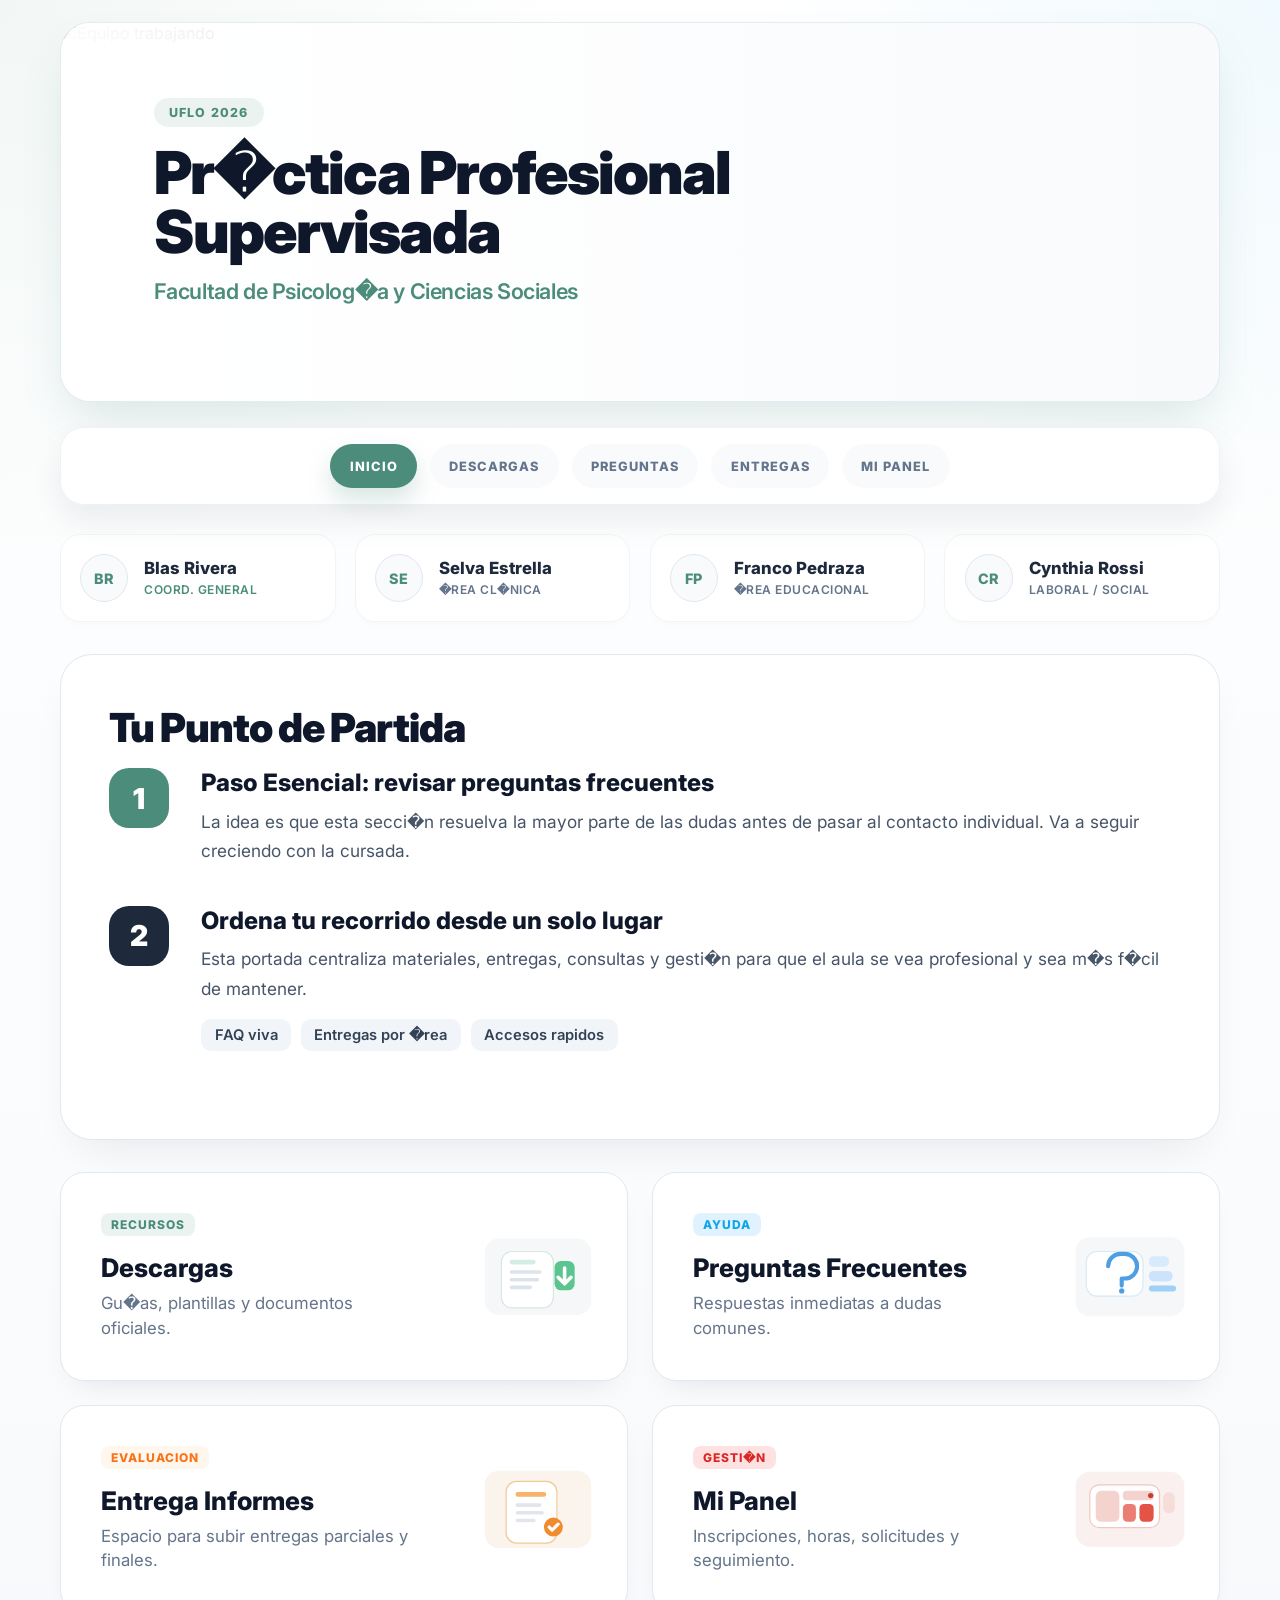
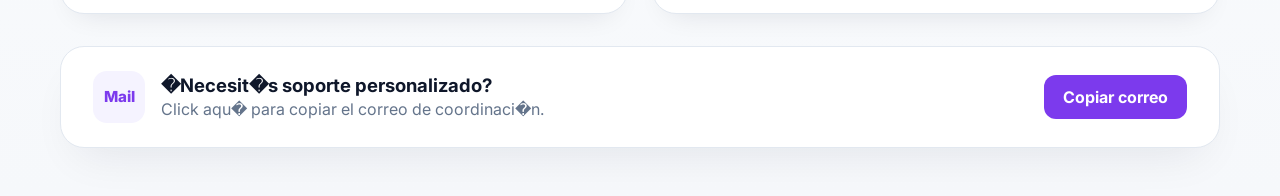
==== commit 591cafbb: "Polish FAQ visual presentation" ====
--- a/index.html
+++ b/index.html
@@ -1,14 +1,14 @@
-﻿<!DOCTYPE html>
+<!DOCTYPE html>
 <html lang="es">
 <head>
     <meta charset="UTF-8">
     <meta name="viewport" content="width=device-width, initial-scale=1.0">
-    <meta name="description" content="Campus de PPS UFLO con inicio, descargas, preguntas frecuentes, entregas y panel de gestión.">
+    <meta name="description" content="Campus de PPS UFLO con inicio, descargas, preguntas frecuentes, entregas y panel de gesti�n.">
     <title>PPS | Campus Virtual</title>
     <link rel="preconnect" href="https://fonts.googleapis.com">
     <link rel="preconnect" href="https://fonts.gstatic.com" crossorigin>
     <link href="https://fonts.googleapis.com/css2?family=Inter:wght@400;500;600;700;800;900&display=swap" rel="stylesheet">
-    <link rel="stylesheet" href="style.css?v=2">
+    <link rel="stylesheet" href="style.css?v=4">
 </head>
 <body>
     <div class="page-shell">
@@ -18,8 +18,8 @@
                 <div class="hero-overlay"></div>
                 <div class="hero-content">
                     <span class="hero-chip">UFLO 2026</span>
-                    <h1 class="hero-title">Práctica Profesional<br>Supervisada</h1>
-                    <p class="hero-tag">Facultad de Psicología y Ciencias Sociales</p>
+                    <h1 class="hero-title">Pr�ctica Profesional<br>Supervisada</h1>
+                    <p class="hero-tag">Facultad de Psicolog�a y Ciencias Sociales</p>
                 </div>
             </section>
 
@@ -39,11 +39,11 @@
                     </article>
                     <article class="member-pill">
                         <div class="m-avatar">SE</div>
-                        <div><span class="m-name">Selva Estrella</span><span class="m-role">Área Clínica</span></div>
+                        <div><span class="m-name">Selva Estrella</span><span class="m-role">�rea Cl�nica</span></div>
                     </article>
                     <article class="member-pill">
                         <div class="m-avatar">FP</div>
-                        <div><span class="m-name">Franco Pedraza</span><span class="m-role">Área Educacional</span></div>
+                        <div><span class="m-name">Franco Pedraza</span><span class="m-role">�rea Educacional</span></div>
                     </article>
                     <article class="member-pill">
                         <div class="m-avatar">CR</div>
@@ -57,17 +57,17 @@
                         <div class="step-num teal">1</div>
                         <div class="step-info">
                             <h4>Paso Esencial: revisar preguntas frecuentes</h4>
-                            <p>La idea es que esta sección resuelva la mayor parte de las dudas antes de pasar al contacto individual. Va a seguir creciendo con la cursada.</p>
+                            <p>La idea es que esta secci�n resuelva la mayor parte de las dudas antes de pasar al contacto individual. Va a seguir creciendo con la cursada.</p>
                         </div>
                     </div>
                     <div class="step-block">
                         <div class="step-num dark">2</div>
                         <div class="step-info">
                             <h4>Ordena tu recorrido desde un solo lugar</h4>
-                            <p>Esta portada centraliza materiales, entregas, consultas y gestión para que el aula se vea profesional y sea más fácil de mantener.</p>
+                            <p>Esta portada centraliza materiales, entregas, consultas y gesti�n para que el aula se vea profesional y sea m�s f�cil de mantener.</p>
                             <div class="benefits-row">
                                 <span class="benefit-tag">FAQ viva</span>
-                                <span class="benefit-tag">Entregas por área</span>
+                                <span class="benefit-tag">Entregas por �rea</span>
                                 <span class="benefit-tag">Accesos rapidos</span>
                             </div>
                         </div>
@@ -79,7 +79,7 @@
                         <div class="r-text">
                             <span class="r-badge">Recursos</span>
                             <h3 class="r-title">Descargas</h3>
-                            <p class="r-desc">Guías, plantillas y documentos oficiales.</p>
+                            <p class="r-desc">Gu�as, plantillas y documentos oficiales.</p>
                         </div>
                         <img src="assets/card-descargas.svg" class="r-img" alt="">
                     </button>
@@ -104,7 +104,7 @@
 
                     <button class="r-card c-red" type="button" data-go-tab="panel">
                         <div class="r-text">
-                            <span class="r-badge">Gestión</span>
+                            <span class="r-badge">Gesti�n</span>
                             <h3 class="r-title">Mi Panel</h3>
                             <p class="r-desc">Inscripciones, horas, solicitudes y seguimiento.</p>
                         </div>
@@ -116,8 +116,8 @@
                     <div class="contact-left">
                         <div class="c-icon-box">Mail</div>
                         <div>
-                            <h4>¿Necesitás soporte personalizado?</h4>
-                            <p>Click aquí para copiar el correo de coordinación.</p>
+                            <h4>�Necesit�s soporte personalizado?</h4>
+                            <p>Click aqu� para copiar el correo de coordinaci�n.</p>
                         </div>
                     </div>
                     <span class="c-btn">Copiar correo</span>
@@ -128,67 +128,107 @@
                 <header class="section-header">
                     <span class="section-chip">Recursos</span>
                     <h2>Material de descarga</h2>
-                    <p>Documentos clave para el seguimiento de la práctica y la elaboración de informes.</p>
+                    <p>Documentos clave para el seguimiento de la pr�ctica y la elaboraci�n de informes.</p>
                 </header>
 
                 <div class="downloads-grid">
                     <a class="card-dl-sq t-excel" href="https://campus.uflo.edu.ar/draftfile.php/650961/user/draft/261574238/Planilla_Seguimiento%20%281%29.xlsx" target="_blank" rel="noopener noreferrer">
                         <div class="badge-new-sq"><div class="dot-pulse"></div>Nuevo</div>
-                        <div class="dl-icon-sq-box">XLS</div>
+                        <div class="dl-icon-sq-box" aria-hidden="true">
+                            <svg xmlns="http://www.w3.org/2000/svg" viewBox="0 0 24 24" fill="none" stroke="currentColor" stroke-linecap="round" stroke-linejoin="round">
+                                <rect x="3" y="3" width="18" height="18" rx="2" ry="2"></rect>
+                                <line x1="3" y1="9" x2="21" y2="9"></line>
+                                <line x1="9" y1="21" x2="9" y2="9"></line>
+                            </svg>
+                        </div>
                         <span class="badge-dl-sq">Excel</span>
                         <h3 class="dl-sq-title">Seguimiento Hs</h3>
                         <p class="dl-sq-desc">Planilla oficial para el registro detallado.</p>
-                        <span class="dl-link">Descargar</span>
+                        <div class="dl-sq-action">
+                            <div class="dl-btn-mini" aria-hidden="true">
+                                <svg xmlns="http://www.w3.org/2000/svg" viewBox="0 0 24 24" fill="none" stroke="currentColor" stroke-linecap="round" stroke-linejoin="round">
+                                    <path d="M21 15v4a2 2 0 0 1-2 2H5a2 2 0 0 1-2-2v-4"></path>
+                                    <polyline points="7 10 12 15 17 10"></polyline>
+                                    <line x1="12" y1="15" x2="12" y2="3"></line>
+                                </svg>
+                            </div>
+                        </div>
                     </a>
 
                     <a class="card-dl-sq t-word" href="https://campus.uflo.edu.ar/draftfile.php/650961/user/draft/261574238/PlanillaAsistencia_vacia.doc" target="_blank" rel="noopener noreferrer">
-                        <div class="dl-icon-sq-box">DOC</div>
+                        <div class="dl-icon-sq-box" aria-hidden="true">
+                            <svg xmlns="http://www.w3.org/2000/svg" viewBox="0 0 24 24" fill="none" stroke="currentColor" stroke-linecap="round" stroke-linejoin="round">
+                                <path d="M14 2H6a2 2 0 0 0-2 2v16a2 2 0 0 0 2 2h12a2 2 0 0 0 2-2V8z"></path>
+                                <polyline points="14 2 14 8 20 8"></polyline>
+                                <line x1="16" y1="13" x2="8" y2="13"></line>
+                                <line x1="16" y1="17" x2="8" y2="17"></line>
+                                <polyline points="10 9 9 9 8 9"></polyline>
+                            </svg>
+                        </div>
                         <span class="badge-dl-sq">Word</span>
                         <h3 class="dl-sq-title">Asistencia</h3>
                         <p class="dl-sq-desc">Registro presencial con firma en sede.</p>
-                        <span class="dl-link">Descargar</span>
+                        <div class="dl-sq-action">
+                            <div class="dl-btn-mini" aria-hidden="true">
+                                <svg xmlns="http://www.w3.org/2000/svg" viewBox="0 0 24 24" fill="none" stroke="currentColor" stroke-linecap="round" stroke-linejoin="round">
+                                    <path d="M21 15v4a2 2 0 0 1-2 2H5a2 2 0 0 1-2-2v-4"></path>
+                                    <polyline points="7 10 12 15 17 10"></polyline>
+                                    <line x1="12" y1="15" x2="12" y2="3"></line>
+                                </svg>
+                            </div>
+                        </div>
                     </a>
 
                     <a class="card-dl-sq t-pdf" href="https://campus.uflo.edu.ar/draftfile.php/650961/user/draft/261574238/Guia%20para%20la%20elaboraci%C3%B3n%20Informe%20de%20PPS%20%281%29.pdf" target="_blank" rel="noopener noreferrer">
-                        <div class="dl-icon-sq-box">PDF</div>
+                        <div class="dl-icon-sq-box" aria-hidden="true">
+                            <svg xmlns="http://www.w3.org/2000/svg" viewBox="0 0 24 24" fill="none" stroke="currentColor" stroke-linecap="round" stroke-linejoin="round">
+                                <path d="M2 3h6a4 4 0 0 1 4 4v14a3 3 0 0 0-3-3H2z"></path>
+                                <path d="M22 3h-6a4 4 0 0 0-4 4v14a3 3 0 0 1 3-3h7z"></path>
+                            </svg>
+                        </div>
                         <span class="badge-dl-sq">PDF</span>
-                        <h3 class="dl-sq-title">Guía Informes</h3>
-                        <p class="dl-sq-desc">Pautas de elaboración académica del informe.</p>
-                        <span class="dl-link">Descargar</span>
+                        <h3 class="dl-sq-title">Gu�a Informes</h3>
+                        <p class="dl-sq-desc">Pautas de elaboraci�n acad�mica del informe.</p>
+                        <div class="dl-sq-action">
+                            <div class="dl-btn-mini" aria-hidden="true">
+                                <svg xmlns="http://www.w3.org/2000/svg" viewBox="0 0 24 24" fill="none" stroke="currentColor" stroke-linecap="round" stroke-linejoin="round">
+                                    <path d="M21 15v4a2 2 0 0 1-2 2H5a2 2 0 0 1-2-2v-4"></path>
+                                    <polyline points="7 10 12 15 17 10"></polyline>
+                                    <line x1="12" y1="15" x2="12" y2="3"></line>
+                                </svg>
+                            </div>
+                        </div>
                     </a>
 
                     <a class="card-dl-sq t-doc" href="https://campus.uflo.edu.ar/draftfile.php/650961/user/draft/261574238/UFLO%20Reglamento%20de%20PPS%20%282%29.pdf" target="_blank" rel="noopener noreferrer">
-                        <div class="dl-icon-sq-box">REG</div>
+                        <div class="dl-icon-sq-box" aria-hidden="true">
+                            <svg xmlns="http://www.w3.org/2000/svg" viewBox="0 0 24 24" fill="none" stroke="currentColor" stroke-linecap="round" stroke-linejoin="round">
+                                <rect x="3" y="4" width="18" height="18" rx="2" ry="2"></rect>
+                                <line x1="16" y1="2" x2="16" y2="6"></line>
+                                <line x1="8" y1="2" x2="8" y2="6"></line>
+                                <line x1="3" y1="10" x2="21" y2="10"></line>
+                            </svg>
+                        </div>
                         <span class="badge-dl-sq">Normativa</span>
                         <h3 class="dl-sq-title">Reglamento</h3>
                         <p class="dl-sq-desc">Marco oficial y resoluciones de referencia.</p>
-                        <span class="dl-link">Descargar</span>
+                        <div class="dl-sq-action">
+                            <div class="dl-btn-mini" aria-hidden="true">
+                                <svg xmlns="http://www.w3.org/2000/svg" viewBox="0 0 24 24" fill="none" stroke="currentColor" stroke-linecap="round" stroke-linejoin="round">
+                                    <path d="M21 15v4a2 2 0 0 1-2 2H5a2 2 0 0 1-2-2v-4"></path>
+                                    <polyline points="7 10 12 15 17 10"></polyline>
+                                    <line x1="12" y1="15" x2="12" y2="3"></line>
+                                </svg>
+                            </div>
+                        </div>
                     </a>
                 </div>
             </section>
 
             <section class="tab-panel" id="tab-faq">
-                <header class="section-header">
-                    <span class="section-chip">Centro de Ayuda</span>
-                    <h2>Preguntas y respuestas</h2>
-                    <p>Ahora esta pestaña vuelve a incluir la guía completa y todas las preguntas frecuentes del campus original, dentro del diseño nuevo.</p>
-                </header>
-
-                <div class="faq-hero-card">
-                    <img src="assets/faq-hero.svg" alt="Ilustracion de preguntas frecuentes">
-                </div>
-
                 <div class="faq-rich-shell">
-                    <div class="guide-card">
-                        <div class="guide-icon">FAQ</div>
-                        <div>
-                            <h3>Centro completo de ayuda</h3>
-                            <p>Debajo se carga la guía íntegra del campus original, con todas las categorías y preguntas frecuentes ya existentes.</p>
-                        </div>
-                    </div>
-
                     <div id="faq-rich-content" class="faq-rich-content">
-                        <div class="faq-loading">Cargando guía completa...</div>
+                        <div class="faq-loading">Cargando gu�a completa...</div>
                     </div>
                 </div>
             </section>
@@ -197,7 +237,7 @@
                 <header class="section-header">
                     <span class="section-chip">Informes</span>
                     <h2>Espacios de entrega</h2>
-                    <p>Una presentación más clara de las entregas, manteniendo el mismo estilo sobrio del campus original.</p>
+                    <p>Una presentaci�n m�s clara de las entregas, manteniendo el mismo estilo sobrio del campus original.</p>
                 </header>
 
                 <section class="delivery-guide">
@@ -205,29 +245,29 @@
                         <div class="delivery-num">1</div>
                         <div>
                             <h3>Carga tu documentacion</h3>
-                            <p>Subí la planilla de asistencia firmada y el informe final en el espacio de la PPS que corresponda.</p>
+                            <p>Sub� la planilla de asistencia firmada y el informe final en el espacio de la PPS que corresponda.</p>
                         </div>
                     </article>
                     <article class="delivery-step">
                         <div class="delivery-num">2</div>
                         <div>
-                            <h3>Aguardá la corrección</h3>
-                            <p>La devolución se ordena desde campus y correo institucional para evitar dispersión de información.</p>
+                            <h3>Aguard� la correcci�n</h3>
+                            <p>La devoluci�n se ordena desde campus y correo institucional para evitar dispersi�n de informaci�n.</p>
                         </div>
                     </article>
                     <article class="delivery-step">
                         <div class="delivery-num">3</div>
                         <div>
                             <h3>Conserva tu respaldo</h3>
-                            <p>Mantené siempre una copia del informe, la planilla y tu seguimiento personal.</p>
+                            <p>Manten� siempre una copia del informe, la planilla y tu seguimiento personal.</p>
                         </div>
                     </article>
                 </section>
 
                 <div class="areas-grid">
                     <a class="area-card teal-line" href="https://campus.uflo.edu.ar/course/view.php?id=3615&section=4#tabs-tree-start" target="_blank" rel="noopener noreferrer">
-                        <h3>Área Clínica</h3>
-                        <p>Salud mental, psicoterapia y dispositivos de atención.</p>
+                        <h3>�rea Cl�nica</h3>
+                        <p>Salud mental, psicoterapia y dispositivos de atenci�n.</p>
                         <span>Ingresar</span>
                     </a>
                     <a class="area-card red-line" href="https://campus.uflo.edu.ar/course/view.php?id=3615&section=5#tabs-tree-start" target="_blank" rel="noopener noreferrer">
@@ -236,8 +276,8 @@
                         <span>Ingresar</span>
                     </a>
                     <a class="area-card blue-line" href="https://campus.uflo.edu.ar/course/view.php?id=3615&section=6#tabs-tree-start" target="_blank" rel="noopener noreferrer">
-                        <h3>Área Educacional</h3>
-                        <p>Instituciones educativas y orientación vocacional.</p>
+                        <h3>�rea Educacional</h3>
+                        <p>Instituciones educativas y orientaci�n vocacional.</p>
                         <span>Ingresar</span>
                     </a>
                 </div>
@@ -245,22 +285,22 @@
 
             <section class="tab-panel" id="tab-panel">
                 <header class="section-header">
-                    <span class="section-chip">Gestión</span>
+                    <span class="section-chip">Gesti�n</span>
                     <h2>Mi Panel y contacto</h2>
-                    <p>Accesos de gestión y soporte dentro del mismo lenguaje visual del campus.</p>
+                    <p>Accesos de gesti�n y soporte dentro del mismo lenguaje visual del campus.</p>
                 </header>
 
                 <div class="panel-grid">
                     <a class="panel-card" href="https://pps-psico.github.io" target="_blank" rel="noopener noreferrer">
-                        <span class="panel-badge">Gestión</span>
+                        <span class="panel-badge">Gesti�n</span>
                         <h3>Mi Panel PPS</h3>
                         <p>Inscripciones, horas, seguimiento y solicitudes.</p>
                         <span class="panel-link">Abrir panel</span>
                     </a>
                     <button class="panel-card panel-button" type="button" id="copy-mail-panel">
                         <span class="panel-badge">Soporte</span>
-                        <h3>Correo de coordinación</h3>
-                        <p>Copiar dirección institucional para consultas personalizadas.</p>
+                        <h3>Correo de coordinaci�n</h3>
+                        <p>Copiar direcci�n institucional para consultas personalizadas.</p>
                         <span class="panel-link">Copiar correo</span>
                     </button>
                 </div>
@@ -333,9 +373,58 @@
                 const response = await fetch("faq-content.html", { cache: "no-store" });
                 const html = await response.text();
                 container.innerHTML = html;
+                enhanceFaqContent(container);
             } catch (error) {
-                container.innerHTML = "<div class='faq-loading'>No se pudo cargar la guía completa.</div>";
+                container.innerHTML = "<div class='faq-loading'>No se pudo cargar la gu�a completa.</div>";
             }
+        }
+
+        function enhanceFaqContent(container) {
+            const stage = container.querySelector(".container-fluid.my-5");
+            if (stage) stage.classList.add("faq-stage");
+
+            const containers = container.querySelectorAll(".container.px-lg-5");
+            if (containers[0]) containers[0].classList.add("faq-guide-wrap");
+            if (containers[1]) containers[1].classList.add("faq-qa-wrap");
+
+            const topIntro = containers[0]?.firstElementChild;
+            if (topIntro) topIntro.classList.add("faq-top-intro");
+
+            const guidePanel = container.querySelector("#guide-container");
+            if (guidePanel) {
+                guidePanel.classList.add("faq-guide-panel");
+
+                const guideBanner = guidePanel.firstElementChild;
+                if (guideBanner) guideBanner.classList.add("faq-guide-banner");
+
+                const guideSteps = guidePanel.querySelectorAll(":scope > div");
+                guideSteps.forEach((step) => {
+                    const numberBadge = step.firstElementChild;
+                    const looksLikeStep =
+                        numberBadge &&
+                        numberBadge.textContent &&
+                        /^[1-5]$/.test(numberBadge.textContent.trim());
+
+                    if (looksLikeStep) {
+                        step.classList.add("faq-guide-step");
+                    } else if (step.style.height === "1px") {
+                        step.classList.add("faq-guide-divider");
+                    }
+                });
+            }
+
+            const faqSectionIntro = containers[1]?.firstElementChild;
+            if (faqSectionIntro) faqSectionIntro.classList.add("faq-section-intro");
+
+            const categories = container.querySelectorAll("#faq-container > div");
+            categories.forEach((category) => {
+                category.classList.add("faq-category");
+                const head = category.firstElementChild;
+                if (head) head.classList.add("faq-category-head");
+            });
+
+            const entries = container.querySelectorAll("[id^='faq-']");
+            entries.forEach((entry) => entry.classList.add("faq-entry"));
         }
 
         function setupCopyMail(triggerId) {
--- a/style.css
+++ b/style.css
@@ -505,21 +505,22 @@
 
 .downloads-grid {
     grid-template-columns: repeat(2, 1fr);
+    gap: 1.2rem;
 }
 
 .card-dl-sq {
     position: relative;
     display: flex;
     flex-direction: column;
-    gap: 0.75rem;
-    min-height: 220px;
+    gap: 0;
+    min-height: 250px;
     padding: 2rem 1.8rem;
     background: #ffffff;
     border-radius: 24px;
     border: 1px solid #f1f5f9;
     box-shadow: 0 4px 20px -5px rgba(15, 23, 42, 0.03);
     text-decoration: none;
-    transition: 0.3s ease;
+    transition: 0.35s ease;
 }
 
 .card-dl-sq:hover {
@@ -529,8 +530,8 @@
 
 .badge-new-sq {
     position: absolute;
-    top: 18px;
-    right: 18px;
+    top: 20px;
+    right: 20px;
     background: #ecfdf5;
     color: #059669;
     font-size: 0.65rem;
@@ -564,9 +565,15 @@
     display: flex;
     align-items: center;
     justify-content: center;
-    margin-bottom: 0.3rem;
-    font-size: 0.86rem;
-    font-weight: 900;
+    margin-bottom: 1.5rem;
+    transition: transform 0.4s ease;
+}
+
+.dl-icon-sq-box svg {
+    width: 26px;
+    height: 26px;
+    stroke-width: 2;
+    transition: all 0.3s ease;
 }
 
 .t-excel .dl-icon-sq-box { background: #ecfdf5; color: #10b981; }
@@ -580,6 +587,8 @@
     font-weight: 700;
     text-transform: uppercase;
     letter-spacing: 1px;
+    margin-bottom: 0.5rem;
+    display: block;
 }
 
 .dl-sq-title {
@@ -588,17 +597,90 @@
     font-weight: 800;
     color: #0f172a;
     letter-spacing: -0.5px;
+    line-height: 1.2;
+    margin-bottom: 0.5rem;
 }
 
 .dl-sq-desc {
     margin: 0;
     color: #64748b;
-    font-size: 0.97rem;
+    font-size: 1rem;
     line-height: 1.55;
     flex-grow: 1;
 }
 
-.dl-link,
+.dl-sq-action {
+    margin-top: auto;
+    display: flex;
+    justify-content: flex-end;
+}
+
+.dl-btn-mini {
+    width: 38px;
+    height: 38px;
+    border-radius: 12px;
+    background: #f8fafc;
+    color: #94a3b8;
+    display: flex;
+    align-items: center;
+    justify-content: center;
+    transition: all 0.3s ease;
+}
+
+.dl-btn-mini svg {
+    width: 18px;
+    height: 18px;
+    transition: transform 0.3s ease;
+}
+
+.card-dl-sq:hover .dl-icon-sq-box {
+    transform: scale(1.1) rotate(-5deg);
+}
+
+.card-dl-sq:hover .dl-btn-mini svg {
+    transform: translateY(2px);
+}
+
+.t-excel:hover {
+    border-color: #a7f3d0;
+}
+
+.t-excel:hover .dl-btn-mini {
+    background: #10b981;
+    color: #ffffff;
+    box-shadow: 0 4px 10px rgba(16, 185, 129, 0.3);
+}
+
+.t-word:hover {
+    border-color: #bfdbfe;
+}
+
+.t-word:hover .dl-btn-mini {
+    background: #3b82f6;
+    color: #ffffff;
+    box-shadow: 0 4px 10px rgba(59, 130, 246, 0.3);
+}
+
+.t-pdf:hover {
+    border-color: #fecdd3;
+}
+
+.t-pdf:hover .dl-btn-mini {
+    background: #f43f5e;
+    color: #ffffff;
+    box-shadow: 0 4px 10px rgba(244, 63, 94, 0.3);
+}
+
+.t-doc:hover {
+    border-color: #cbd5e1;
+}
+
+.t-doc:hover .dl-btn-mini {
+    background: #475569;
+    color: #ffffff;
+    box-shadow: 0 4px 10px rgba(71, 85, 105, 0.3);
+}
+
 .area-card span,
 .panel-link {
     margin-top: auto;
@@ -640,6 +722,120 @@
 .faq-rich-content .px-lg-4 {
     padding-left: 0;
     padding-right: 0;
+}
+
+.faq-stage {
+    position: relative;
+    padding: 0.5rem 0 1rem;
+}
+
+.faq-guide-wrap,
+.faq-qa-wrap {
+    position: relative;
+}
+
+.faq-top-intro {
+    margin-bottom: 2.6rem !important;
+}
+
+.faq-guide-panel {
+    position: relative;
+    padding: 2.2rem !important;
+    border-radius: 28px !important;
+    background:
+        radial-gradient(circle at top right, rgba(75, 140, 122, 0.08), transparent 22%),
+        linear-gradient(180deg, #ffffff 0%, #fbfcfd 100%) !important;
+    box-shadow: 0 28px 55px -24px rgba(15, 23, 42, 0.12) !important;
+}
+
+.faq-guide-banner {
+    align-items: center !important;
+    gap: 1.2rem !important;
+    padding: 2rem 2.2rem !important;
+    border: 1px solid rgba(75, 140, 122, 0.12) !important;
+    border-left: 0 !important;
+    border-radius: 22px !important;
+    background: linear-gradient(135deg, rgba(255, 255, 255, 0.98), rgba(239, 248, 245, 0.98)) !important;
+    box-shadow: 0 20px 40px -28px rgba(75, 140, 122, 0.4) !important;
+}
+
+.faq-guide-banner > div:first-of-type {
+    width: 82px;
+    height: 82px;
+    display: flex;
+    align-items: center;
+    justify-content: center;
+    border-radius: 24px;
+    background: linear-gradient(135deg, #ebf3f1, #d9ede8);
+    box-shadow: inset 0 1px 0 rgba(255, 255, 255, 0.7);
+}
+
+.faq-guide-banner > div:last-of-type {
+    position: relative;
+    z-index: 1;
+}
+
+.faq-guide-step {
+    align-items: stretch !important;
+    gap: 1.35rem !important;
+    padding: 1.55rem 1.45rem !important;
+    margin: 0 !important;
+    border-radius: 22px;
+    border: 1px solid #edf2f7;
+    background: linear-gradient(180deg, #ffffff, #fcfdfe);
+    box-shadow: 0 18px 36px -30px rgba(15, 23, 42, 0.16);
+}
+
+.faq-guide-step > div:first-child {
+    box-shadow: 0 10px 24px -16px rgba(15, 23, 42, 0.18) !important;
+}
+
+.faq-guide-divider {
+    opacity: 0.45;
+    margin: 1.4rem 0 !important;
+}
+
+.faq-section-intro {
+    padding: 0 1.2rem 2rem;
+    margin-bottom: 2rem !important;
+}
+
+.faq-section-intro::before {
+    content: "";
+    display: block;
+    width: 100%;
+    height: 1px;
+    background: linear-gradient(90deg, transparent, rgba(148, 163, 184, 0.45), transparent);
+    margin: 0 auto 2.2rem;
+}
+
+.faq-category {
+    position: relative;
+    margin-bottom: 2.4rem !important;
+    padding: 1.35rem 1.35rem 0.3rem;
+    border: 1px solid #edf2f7;
+    border-radius: 24px;
+    background: linear-gradient(180deg, rgba(255, 255, 255, 0.98), rgba(248, 250, 252, 0.98));
+    box-shadow: 0 20px 44px -30px rgba(15, 23, 42, 0.15);
+}
+
+.faq-category-head {
+    margin-bottom: 1.35rem !important;
+    padding-bottom: 0.8rem;
+    border-bottom: 1px solid rgba(226, 232, 240, 0.8);
+}
+
+.faq-entry {
+    border-radius: 18px !important;
+    box-shadow: 0 12px 28px -24px rgba(15, 23, 42, 0.18) !important;
+}
+
+.faq-entry:hover {
+    transform: translateY(-2px);
+}
+
+.faq-entry [id^='content-faq-'] > div {
+    background: linear-gradient(180deg, rgba(248, 250, 252, 0.46), rgba(255, 255, 255, 0));
 }
 
 .faq-loading {
@@ -857,6 +1053,25 @@
         max-width: 100%;
         padding-right: 100px;
     }
+
+    .faq-guide-panel {
+        padding: 1.45rem !important;
+    }
+
+    .faq-guide-banner {
+        padding: 1.5rem !important;
+        flex-direction: column;
+        align-items: flex-start !important;
+    }
+
+    .faq-guide-step {
+        padding: 1.2rem !important;
+        flex-direction: column;
+    }
+
+    .faq-category {
+        padding: 1rem 1rem 0.2rem;
+    }
 }
 
 @media (max-width: 760px) {
@@ -914,4 +1129,16 @@
         right: -10px;
         width: 120px;
     }
-}
+
+    .faq-top-intro h1,
+    .faq-section-intro h2 {
+        font-size: 2.2rem !important;
+        line-height: 1.08 !important;
+    }
+
+    .faq-guide-banner > div:first-of-type {
+        width: 64px;
+        height: 64px;
+        font-size: 2.2rem;
+    }
+}
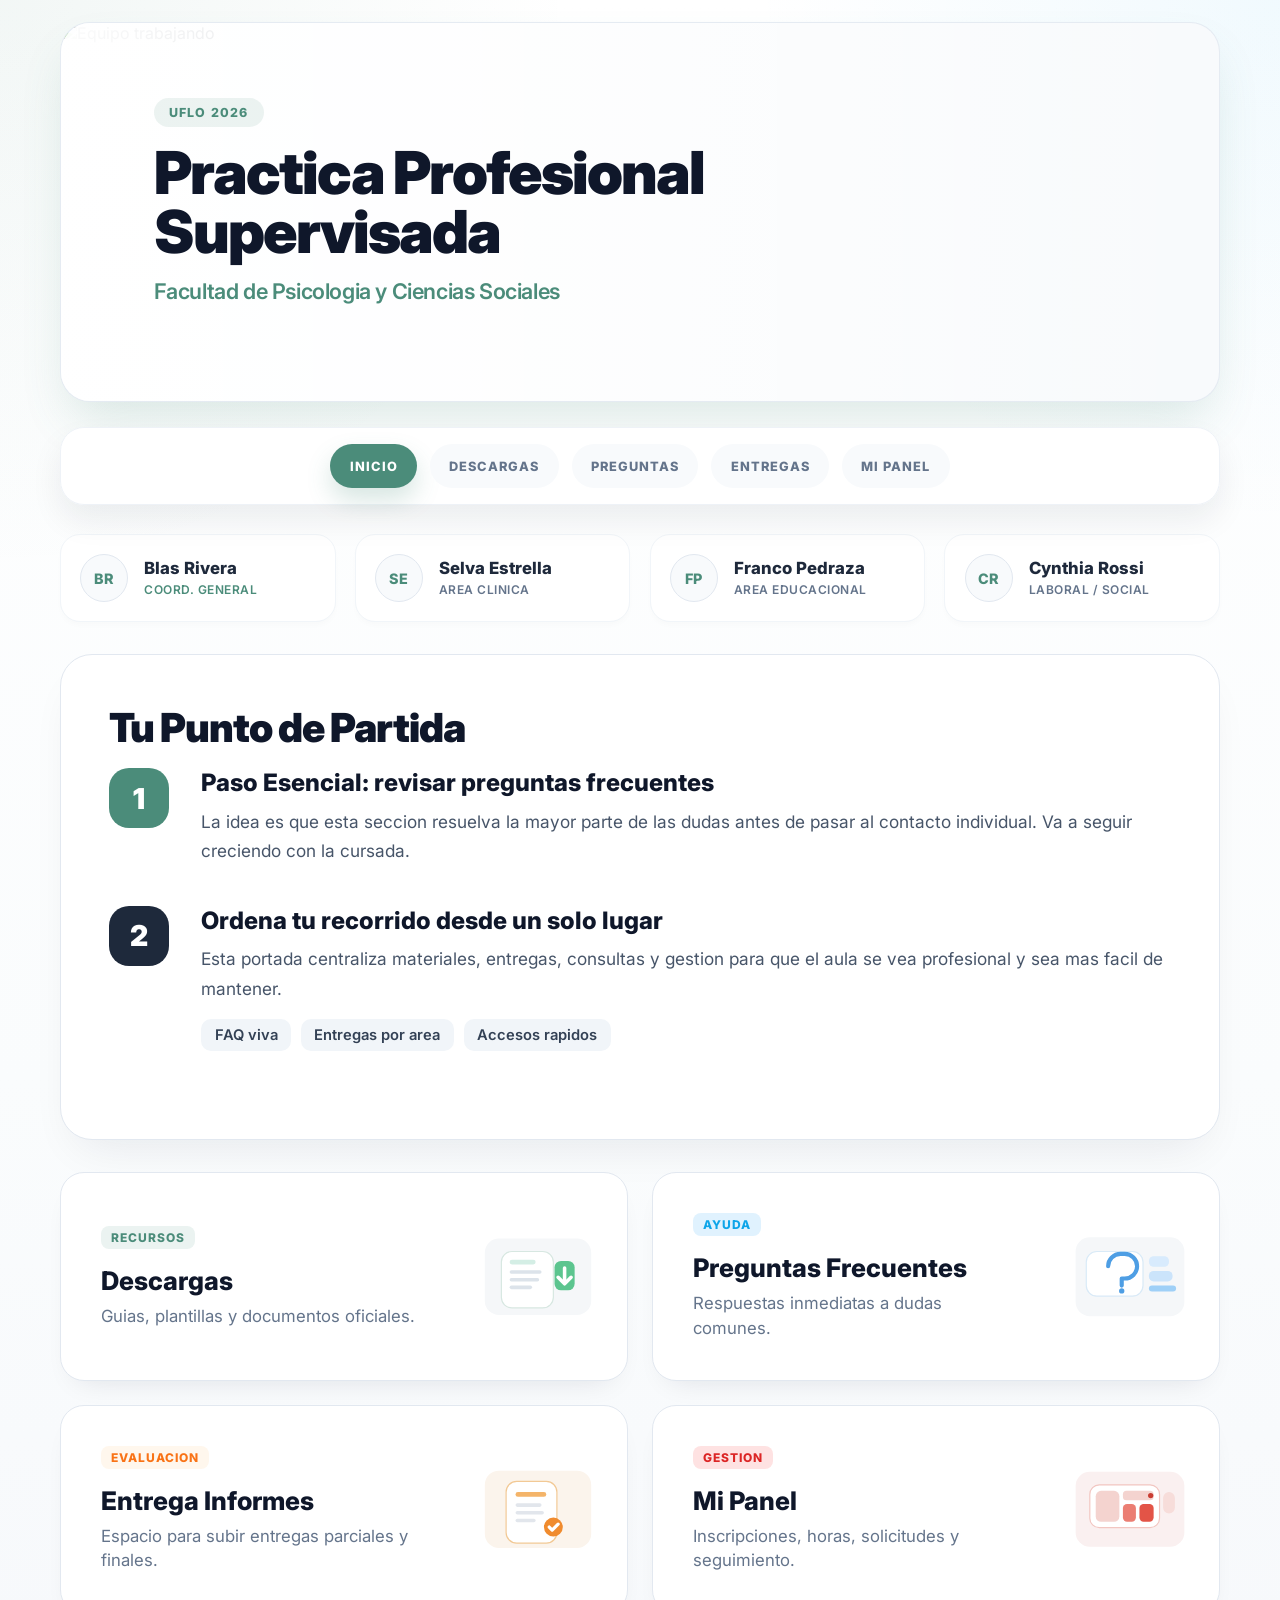
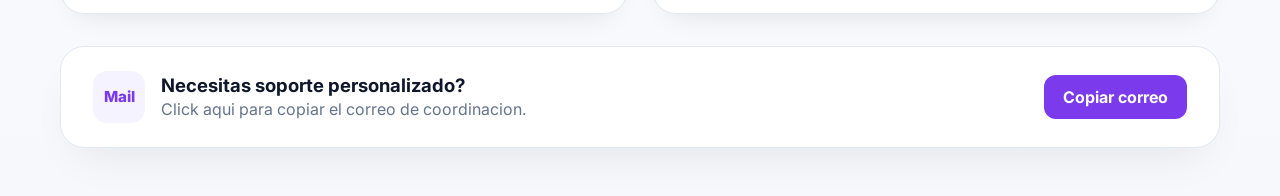
==== commit cb38caa4: "Redesign delivery section with area tabs" ====
--- a/index.html
+++ b/index.html
@@ -3,12 +3,12 @@
 <head>
     <meta charset="UTF-8">
     <meta name="viewport" content="width=device-width, initial-scale=1.0">
-    <meta name="description" content="Campus de PPS UFLO con inicio, descargas, preguntas frecuentes, entregas y panel de gesti�n.">
+    <meta name="description" content="Campus de PPS UFLO con inicio, descargas, preguntas frecuentes, entregas y panel de gestion.">
     <title>PPS | Campus Virtual</title>
     <link rel="preconnect" href="https://fonts.googleapis.com">
     <link rel="preconnect" href="https://fonts.gstatic.com" crossorigin>
     <link href="https://fonts.googleapis.com/css2?family=Inter:wght@400;500;600;700;800;900&display=swap" rel="stylesheet">
-    <link rel="stylesheet" href="style.css?v=4">
+    <link rel="stylesheet" href="style.css?v=5">
 </head>
 <body>
     <div class="page-shell">
@@ -18,8 +18,8 @@
                 <div class="hero-overlay"></div>
                 <div class="hero-content">
                     <span class="hero-chip">UFLO 2026</span>
-                    <h1 class="hero-title">Pr�ctica Profesional<br>Supervisada</h1>
-                    <p class="hero-tag">Facultad de Psicolog�a y Ciencias Sociales</p>
+                    <h1 class="hero-title">Practica Profesional<br>Supervisada</h1>
+                    <p class="hero-tag">Facultad de Psicologia y Ciencias Sociales</p>
                 </div>
             </section>
 
@@ -39,11 +39,11 @@
                     </article>
                     <article class="member-pill">
                         <div class="m-avatar">SE</div>
-                        <div><span class="m-name">Selva Estrella</span><span class="m-role">�rea Cl�nica</span></div>
+                        <div><span class="m-name">Selva Estrella</span><span class="m-role">Area Clinica</span></div>
                     </article>
                     <article class="member-pill">
                         <div class="m-avatar">FP</div>
-                        <div><span class="m-name">Franco Pedraza</span><span class="m-role">�rea Educacional</span></div>
+                        <div><span class="m-name">Franco Pedraza</span><span class="m-role">Area Educacional</span></div>
                     </article>
                     <article class="member-pill">
                         <div class="m-avatar">CR</div>
@@ -57,17 +57,17 @@
                         <div class="step-num teal">1</div>
                         <div class="step-info">
                             <h4>Paso Esencial: revisar preguntas frecuentes</h4>
-                            <p>La idea es que esta secci�n resuelva la mayor parte de las dudas antes de pasar al contacto individual. Va a seguir creciendo con la cursada.</p>
+                            <p>La idea es que esta seccion resuelva la mayor parte de las dudas antes de pasar al contacto individual. Va a seguir creciendo con la cursada.</p>
                         </div>
                     </div>
                     <div class="step-block">
                         <div class="step-num dark">2</div>
                         <div class="step-info">
                             <h4>Ordena tu recorrido desde un solo lugar</h4>
-                            <p>Esta portada centraliza materiales, entregas, consultas y gesti�n para que el aula se vea profesional y sea m�s f�cil de mantener.</p>
+                            <p>Esta portada centraliza materiales, entregas, consultas y gestion para que el aula se vea profesional y sea mas facil de mantener.</p>
                             <div class="benefits-row">
                                 <span class="benefit-tag">FAQ viva</span>
-                                <span class="benefit-tag">Entregas por �rea</span>
+                                <span class="benefit-tag">Entregas por area</span>
                                 <span class="benefit-tag">Accesos rapidos</span>
                             </div>
                         </div>
@@ -79,7 +79,7 @@
                         <div class="r-text">
                             <span class="r-badge">Recursos</span>
                             <h3 class="r-title">Descargas</h3>
-                            <p class="r-desc">Gu�as, plantillas y documentos oficiales.</p>
+                            <p class="r-desc">Guias, plantillas y documentos oficiales.</p>
                         </div>
                         <img src="assets/card-descargas.svg" class="r-img" alt="">
                     </button>
@@ -104,7 +104,7 @@
 
                     <button class="r-card c-red" type="button" data-go-tab="panel">
                         <div class="r-text">
-                            <span class="r-badge">Gesti�n</span>
+                            <span class="r-badge">Gestion</span>
                             <h3 class="r-title">Mi Panel</h3>
                             <p class="r-desc">Inscripciones, horas, solicitudes y seguimiento.</p>
                         </div>
@@ -116,8 +116,8 @@
                     <div class="contact-left">
                         <div class="c-icon-box">Mail</div>
                         <div>
-                            <h4>�Necesit�s soporte personalizado?</h4>
-                            <p>Click aqu� para copiar el correo de coordinaci�n.</p>
+                            <h4>Necesitas soporte personalizado?</h4>
+                            <p>Click aqui para copiar el correo de coordinacion.</p>
                         </div>
                     </div>
                     <span class="c-btn">Copiar correo</span>
@@ -128,7 +128,7 @@
                 <header class="section-header">
                     <span class="section-chip">Recursos</span>
                     <h2>Material de descarga</h2>
-                    <p>Documentos clave para el seguimiento de la pr�ctica y la elaboraci�n de informes.</p>
+                    <p>Documentos clave para el seguimiento de la practica y la elaboracion de informes.</p>
                 </header>
 
                 <div class="downloads-grid">
@@ -187,8 +187,8 @@
                             </svg>
                         </div>
                         <span class="badge-dl-sq">PDF</span>
-                        <h3 class="dl-sq-title">Gu�a Informes</h3>
-                        <p class="dl-sq-desc">Pautas de elaboraci�n acad�mica del informe.</p>
+                        <h3 class="dl-sq-title">Guia Informes</h3>
+                        <p class="dl-sq-desc">Pautas de elaboracion academica del informe.</p>
                         <div class="dl-sq-action">
                             <div class="dl-btn-mini" aria-hidden="true">
                                 <svg xmlns="http://www.w3.org/2000/svg" viewBox="0 0 24 24" fill="none" stroke="currentColor" stroke-linecap="round" stroke-linejoin="round">
@@ -228,7 +228,7 @@
             <section class="tab-panel" id="tab-faq">
                 <div class="faq-rich-shell">
                     <div id="faq-rich-content" class="faq-rich-content">
-                        <div class="faq-loading">Cargando gu�a completa...</div>
+                        <div class="faq-loading">Cargando guia completa...</div>
                     </div>
                 </div>
             </section>
@@ -237,70 +237,139 @@
                 <header class="section-header">
                     <span class="section-chip">Informes</span>
                     <h2>Espacios de entrega</h2>
-                    <p>Una presentaci�n m�s clara de las entregas, manteniendo el mismo estilo sobrio del campus original.</p>
+                    <p>Ingresa por area, encontra el espacio correcto y resolve la carga del informe desde una sola vista mas ordenada.</p>
                 </header>
 
-                <section class="delivery-guide">
-                    <article class="delivery-step">
-                        <div class="delivery-num">1</div>
-                        <div>
-                            <h3>Carga tu documentacion</h3>
-                            <p>Sub� la planilla de asistencia firmada y el informe final en el espacio de la PPS que corresponda.</p>
-                        </div>
-                    </article>
-                    <article class="delivery-step">
-                        <div class="delivery-num">2</div>
-                        <div>
-                            <h3>Aguard� la correcci�n</h3>
-                            <p>La devoluci�n se ordena desde campus y correo institucional para evitar dispersi�n de informaci�n.</p>
-                        </div>
-                    </article>
-                    <article class="delivery-step">
-                        <div class="delivery-num">3</div>
-                        <div>
-                            <h3>Conserva tu respaldo</h3>
-                            <p>Manten� siempre una copia del informe, la planilla y tu seguimiento personal.</p>
-                        </div>
-                    </article>
+                <section class="delivery-hero">
+                    <div class="delivery-hero-copy">
+                        <span class="delivery-eyebrow">Entrega ordenada</span>
+                        <h3>Elegi tu area y entra directo al espacio correcto</h3>
+                        <p>La logica nueva separa las entregas por orientacion para que sea mas facil ubicar cada PPS, cargar el informe y saber que documentacion acompana la entrega.</p>
+                    </div>
+                    <div class="delivery-hero-note">
+                        <strong>Recordatorio clave</strong>
+                        <p>Si no encontras el espacio de entrega de tu PPS, escribi a coordinacion para que se habilite manualmente en el area correspondiente.</p>
+                    </div>
                 </section>
 
-                <div class="areas-grid">
-                    <a class="area-card teal-line" href="https://campus.uflo.edu.ar/course/view.php?id=3615&section=4#tabs-tree-start" target="_blank" rel="noopener noreferrer">
-                        <h3>�rea Cl�nica</h3>
-                        <p>Salud mental, psicoterapia y dispositivos de atenci�n.</p>
-                        <span>Ingresar</span>
-                    </a>
-                    <a class="area-card red-line" href="https://campus.uflo.edu.ar/course/view.php?id=3615&section=5#tabs-tree-start" target="_blank" rel="noopener noreferrer">
-                        <h3>Laboral y Comunitaria</h3>
-                        <p>Organizaciones, empresas e intervenciones sociales.</p>
-                        <span>Ingresar</span>
-                    </a>
-                    <a class="area-card blue-line" href="https://campus.uflo.edu.ar/course/view.php?id=3615&section=6#tabs-tree-start" target="_blank" rel="noopener noreferrer">
-                        <h3>�rea Educacional</h3>
-                        <p>Instituciones educativas y orientaci�n vocacional.</p>
-                        <span>Ingresar</span>
-                    </a>
+                <nav class="delivery-subtabs" aria-label="Areas de entrega">
+                    <button class="delivery-tab-btn active" type="button" data-delivery-area="clinica">Clinica</button>
+                    <button class="delivery-tab-btn" type="button" data-delivery-area="laboral">Laboral y Comunitaria</button>
+                    <button class="delivery-tab-btn" type="button" data-delivery-area="educacional">Educacional</button>
+                </nav>
+
+                <div class="delivery-area-panel active" id="delivery-area-clinica">
+                    <section class="delivery-area-card theme-clinica">
+                        <div class="delivery-area-head">
+                            <div>
+                                <span class="delivery-area-kicker">Area Clinica</span>
+                                <h3>Informes clinicos y documentacion de practica</h3>
+                                <p>Para PPS vinculadas a dispositivos clinicos, salud mental, atencion y observacion institucional.</p>
+                            </div>
+                            <a class="delivery-main-link" href="https://campus.uflo.edu.ar/course/view.php?id=3615&section=4#tabs-tree-start" target="_blank" rel="noopener noreferrer">Abrir area en Campus</a>
+                        </div>
+
+                        <div class="delivery-checklist">
+                            <article class="delivery-item">
+                                <span class="delivery-item-label">Subida principal</span>
+                                <h4>Informe final de PPS</h4>
+                                <p>Subi el informe en la tarjeta o tarea correspondiente a tu practica clinica dentro del aula.</p>
+                            </article>
+                            <article class="delivery-item">
+                                <span class="delivery-item-label">Adjunto recomendado</span>
+                                <h4>Planilla de asistencia</h4>
+                                <p>Si la practica fue presencial, carga tambien la planilla firmada junto al informe.</p>
+                            </article>
+                            <article class="delivery-item">
+                                <span class="delivery-item-label">Si algo falta</span>
+                                <h4>Habilitacion manual</h4>
+                                <p>Si no aparece tu espacio de entrega, avisa a coordinacion para habilitarlo en esta seccion.</p>
+                            </article>
+                        </div>
+                    </section>
+                </div>
+
+                <div class="delivery-area-panel" id="delivery-area-laboral">
+                    <section class="delivery-area-card theme-laboral">
+                        <div class="delivery-area-head">
+                            <div>
+                                <span class="delivery-area-kicker">Laboral y Comunitaria</span>
+                                <h3>Entregas de organizaciones, empresas e intervencion social</h3>
+                                <p>Para PPS realizadas en contextos laborales, comunitarios, institucionales o de intervencion psicosocial.</p>
+                            </div>
+                            <a class="delivery-main-link" href="https://campus.uflo.edu.ar/course/view.php?id=3615&section=5#tabs-tree-start" target="_blank" rel="noopener noreferrer">Abrir area en Campus</a>
+                        </div>
+
+                        <div class="delivery-checklist">
+                            <article class="delivery-item">
+                                <span class="delivery-item-label">Subida principal</span>
+                                <h4>Informe final de PPS</h4>
+                                <p>Busca tu practica dentro del bloque de entregas del area y carga el informe final en ese espacio.</p>
+                            </article>
+                            <article class="delivery-item">
+                                <span class="delivery-item-label">Adjunto recomendado</span>
+                                <h4>Asistencia o respaldo institucional</h4>
+                                <p>Adjunta la planilla firmada o el respaldo que corresponda segun la modalidad de la practica.</p>
+                            </article>
+                            <article class="delivery-item">
+                                <span class="delivery-item-label">Si algo falta</span>
+                                <h4>Pedi revision del espacio</h4>
+                                <p>Si no ves el lugar de carga de tu PPS, escribi para que lo ubiquemos o habilitemos en esta area.</p>
+                            </article>
+                        </div>
+                    </section>
+                </div>
+
+                <div class="delivery-area-panel" id="delivery-area-educacional">
+                    <section class="delivery-area-card theme-educacional">
+                        <div class="delivery-area-head">
+                            <div>
+                                <span class="delivery-area-kicker">Area Educacional</span>
+                                <h3>Entregas de practicas en instituciones educativas</h3>
+                                <p>Para PPS de orientacion educacional, escolar, psicopedagogica y de acompanamiento en contextos de ensenanza.</p>
+                            </div>
+                            <a class="delivery-main-link" href="https://campus.uflo.edu.ar/course/view.php?id=3615&section=6#tabs-tree-start" target="_blank" rel="noopener noreferrer">Abrir area en Campus</a>
+                        </div>
+
+                        <div class="delivery-checklist">
+                            <article class="delivery-item">
+                                <span class="delivery-item-label">Subida principal</span>
+                                <h4>Informe final de PPS</h4>
+                                <p>Selecciona el espacio de entrega correspondiente a tu practica educacional y subi alli el informe final.</p>
+                            </article>
+                            <article class="delivery-item">
+                                <span class="delivery-item-label">Adjunto recomendado</span>
+                                <h4>Documentacion de respaldo</h4>
+                                <p>Inclui la planilla de asistencia u otra documentacion institucional cuando la practica lo requiera.</p>
+                            </article>
+                            <article class="delivery-item">
+                                <span class="delivery-item-label">Si algo falta</span>
+                                <h4>Notificacion a coordinacion</h4>
+                                <p>Cuando no aparezca un espacio de entrega para tu PPS, avisa para que lo habilitemos manualmente.</p>
+                            </article>
+                        </div>
+                    </section>
                 </div>
             </section>
 
             <section class="tab-panel" id="tab-panel">
                 <header class="section-header">
-                    <span class="section-chip">Gesti�n</span>
+                    <span class="section-chip">Gestion</span>
                     <h2>Mi Panel y contacto</h2>
-                    <p>Accesos de gesti�n y soporte dentro del mismo lenguaje visual del campus.</p>
+                    <p>Accesos de gestion y soporte dentro del mismo lenguaje visual del campus.</p>
                 </header>
 
                 <div class="panel-grid">
                     <a class="panel-card" href="https://pps-psico.github.io" target="_blank" rel="noopener noreferrer">
-                        <span class="panel-badge">Gesti�n</span>
+                        <span class="panel-badge">Gestion</span>
                         <h3>Mi Panel PPS</h3>
                         <p>Inscripciones, horas, seguimiento y solicitudes.</p>
                         <span class="panel-link">Abrir panel</span>
                     </a>
                     <button class="panel-card panel-button" type="button" id="copy-mail-panel">
                         <span class="panel-badge">Soporte</span>
-                        <h3>Correo de coordinaci�n</h3>
-                        <p>Copiar direcci�n institucional para consultas personalizadas.</p>
+                        <h3>Correo de coordinacion</h3>
+                        <p>Copiar direccion institucional para consultas personalizadas.</p>
                         <span class="panel-link">Copiar correo</span>
                     </button>
                 </div>
@@ -314,6 +383,8 @@
         const tabButtons = document.querySelectorAll(".tab-btn");
         const tabPanels = document.querySelectorAll(".tab-panel");
         const quickButtons = document.querySelectorAll("[data-go-tab]");
+        const deliveryButtons = document.querySelectorAll(".delivery-tab-btn");
+        const deliveryPanels = document.querySelectorAll(".delivery-area-panel");
 
         function activateTab(tabName) {
             tabButtons.forEach((button) => {
@@ -333,6 +404,20 @@
 
         quickButtons.forEach((button) => {
             button.addEventListener("click", () => activateTab(button.dataset.goTab));
+        });
+
+        function activateDeliveryArea(areaName) {
+            deliveryButtons.forEach((button) => {
+                button.classList.toggle("active", button.dataset.deliveryArea === areaName);
+            });
+
+            deliveryPanels.forEach((panel) => {
+                panel.classList.toggle("active", panel.id === `delivery-area-${areaName}`);
+            });
+        }
+
+        deliveryButtons.forEach((button) => {
+            button.addEventListener("click", () => activateDeliveryArea(button.dataset.deliveryArea));
         });
 
         function toggleFaqSmooth(id) {
@@ -375,7 +460,7 @@
                 container.innerHTML = html;
                 enhanceFaqContent(container);
             } catch (error) {
-                container.innerHTML = "<div class='faq-loading'>No se pudo cargar la gu�a completa.</div>";
+                container.innerHTML = "<div class='faq-loading'>No se pudo cargar la guia completa.</div>";
             }
         }
 
--- a/style.css
+++ b/style.css
@@ -930,60 +930,224 @@
     padding: 0 1.3rem 1.2rem;
 }
 
-.delivery-guide {
+.delivery-hero {
+    display: grid;
+    grid-template-columns: minmax(0, 1.6fr) minmax(260px, 0.9fr);
+    gap: 1.2rem;
+    margin-bottom: 1.35rem;
+}
+
+.delivery-hero-copy,
+.delivery-hero-note,
+.delivery-area-card {
+    background: #ffffff;
+    border: 1px solid #e2e8f0;
+    box-shadow: 0 22px 46px -18px rgba(15, 23, 42, 0.09);
+}
+
+.delivery-hero-copy {
+    padding: 2rem 2.1rem;
     border-radius: 28px;
-    padding: 1.6rem;
-    margin-bottom: 1.4rem;
-    background: linear-gradient(180deg, #ffffff, #fbfcfd);
-}
-
-.delivery-step {
-    display: flex;
-    gap: 1rem;
-    align-items: flex-start;
-    padding: 1rem 0;
-}
-
-.delivery-step + .delivery-step {
-    border-top: 1px solid #eef2f7;
-}
-
-.delivery-num {
-    width: 48px;
-    height: 48px;
-    border-radius: 14px;
-    display: flex;
-    align-items: center;
-    justify-content: center;
+    background:
+        radial-gradient(circle at top right, rgba(75, 140, 122, 0.09), transparent 25%),
+        linear-gradient(180deg, #ffffff, #fbfcfd);
+}
+
+.delivery-eyebrow,
+.delivery-area-kicker {
+    display: inline-flex;
+    align-items: center;
+    padding: 0.42rem 0.9rem;
+    border-radius: 999px;
+    font-size: 0.76rem;
+    font-weight: 800;
+    text-transform: uppercase;
+    letter-spacing: 1px;
+}
+
+.delivery-eyebrow {
+    margin-bottom: 1rem;
     background: #ebf3f1;
     color: #4b8c7a;
+}
+
+.delivery-hero-copy h3,
+.delivery-area-head h3,
+.delivery-item h4 {
+    margin: 0;
+    color: #0f172a;
+    letter-spacing: -0.6px;
+}
+
+.delivery-hero-copy h3 {
+    font-size: 2rem;
     font-weight: 900;
-    font-size: 1.2rem;
-    flex-shrink: 0;
-}
-
-.areas-grid {
+    margin-bottom: 0.8rem;
+}
+
+.delivery-hero-copy p,
+.delivery-hero-note p,
+.delivery-area-head p,
+.delivery-item p {
+    margin: 0;
+    color: #64748b;
+    line-height: 1.65;
+}
+
+.delivery-hero-note {
+    padding: 1.6rem;
+    border-radius: 24px;
+    align-self: stretch;
+    background: linear-gradient(180deg, #fffdf8, #ffffff);
+}
+
+.delivery-hero-note strong {
+    display: block;
+    margin-bottom: 0.5rem;
+    color: #b45309;
+    font-size: 0.94rem;
+    text-transform: uppercase;
+    letter-spacing: 0.8px;
+}
+
+.delivery-subtabs {
+    display: flex;
+    flex-wrap: wrap;
+    gap: 0.75rem;
+    margin-bottom: 1.3rem;
+    padding: 0.35rem;
+}
+
+.delivery-tab-btn {
+    min-height: 44px;
+    padding: 0.75rem 1.15rem;
+    border: 1px solid #e2e8f0;
+    border-radius: 999px;
+    background: #ffffff;
+    color: #64748b;
+    font-weight: 800;
+    font-size: 0.85rem;
+    cursor: pointer;
+    transition: 0.25s ease;
+}
+
+.delivery-tab-btn:hover,
+.delivery-tab-btn.active {
+    background: #0f172a;
+    border-color: #0f172a;
+    color: #ffffff;
+    box-shadow: 0 16px 28px -18px rgba(15, 23, 42, 0.5);
+}
+
+.delivery-area-panel {
+    display: none;
+}
+
+.delivery-area-panel.active {
+    display: block;
+    animation: fadeUp 0.3s ease;
+}
+
+.delivery-area-card {
+    border-radius: 30px;
+    padding: 2rem;
+    overflow: hidden;
+}
+
+.delivery-area-head {
+    display: flex;
+    gap: 1.2rem;
+    align-items: flex-start;
+    justify-content: space-between;
+    margin-bottom: 1.5rem;
+}
+
+.delivery-area-kicker {
+    margin-bottom: 0.9rem;
+}
+
+.theme-clinica .delivery-area-kicker {
+    background: #ebf3f1;
+    color: #4b8c7a;
+}
+
+.theme-laboral .delivery-area-kicker {
+    background: #fef2f2;
+    color: #dc2626;
+}
+
+.theme-educacional .delivery-area-kicker {
+    background: #eff6ff;
+    color: #2563eb;
+}
+
+.delivery-area-head h3 {
+    font-size: 1.8rem;
+    font-weight: 900;
+    margin-bottom: 0.55rem;
+}
+
+.delivery-main-link {
+    display: inline-flex;
+    align-items: center;
+    justify-content: center;
+    min-height: 46px;
+    padding: 0.85rem 1.15rem;
+    border-radius: 14px;
+    text-decoration: none;
+    font-weight: 800;
+    white-space: nowrap;
+    transition: 0.25s ease;
+}
+
+.theme-clinica .delivery-main-link {
+    background: #4b8c7a;
+    color: #ffffff;
+}
+
+.theme-laboral .delivery-main-link {
+    background: #dc2626;
+    color: #ffffff;
+}
+
+.theme-educacional .delivery-main-link {
+    background: #2563eb;
+    color: #ffffff;
+}
+
+.delivery-main-link:hover {
+    transform: translateY(-2px);
+}
+
+.delivery-checklist {
+    display: grid;
     grid-template-columns: repeat(3, 1fr);
-}
-
-.area-card {
-    display: block;
-    text-decoration: none;
-    background: #ffffff;
-    border-radius: 24px;
-    padding: 2rem 1.6rem;
-    border: 1px solid #f1f5f9;
-    box-shadow: 0 18px 38px -18px rgba(15, 23, 42, 0.12);
-    transition: 0.3s ease;
-}
-
-.area-card:hover {
-    transform: translateY(-8px);
-}
-
-.teal-line { border-top: 4px solid #4b8c7a; }
-.red-line { border-top: 4px solid #f26b6b; }
-.blue-line { border-top: 4px solid #0ea5e9; }
+    gap: 1rem;
+}
+
+.delivery-item {
+    border-radius: 22px;
+    padding: 1.35rem;
+    border: 1px solid #edf2f7;
+    background: linear-gradient(180deg, #ffffff, #fbfcfd);
+    box-shadow: 0 18px 34px -28px rgba(15, 23, 42, 0.16);
+}
+
+.delivery-item-label {
+    display: inline-block;
+    margin-bottom: 0.85rem;
+    color: #94a3b8;
+    font-size: 0.72rem;
+    font-weight: 800;
+    text-transform: uppercase;
+    letter-spacing: 1px;
+}
+
+.delivery-item h4 {
+    font-size: 1.15rem;
+    font-weight: 800;
+    margin-bottom: 0.45rem;
+}
 
 .panel-grid {
     grid-template-columns: repeat(2, 1fr);
@@ -1054,6 +1218,15 @@
         padding-right: 100px;
     }
 
+    .delivery-hero,
+    .delivery-checklist {
+        grid-template-columns: 1fr;
+    }
+
+    .delivery-area-head {
+        flex-direction: column;
+    }
+
     .faq-guide-panel {
         padding: 1.45rem !important;
     }
@@ -1116,6 +1289,17 @@
         align-items: flex-start;
     }
 
+    .delivery-hero-copy,
+    .delivery-hero-note,
+    .delivery-area-card {
+        padding: 1.35rem;
+    }
+
+    .delivery-hero-copy h3,
+    .delivery-area-head h3 {
+        font-size: 1.55rem;
+    }
+
     .r-card {
         padding: 1.5rem;
     }
